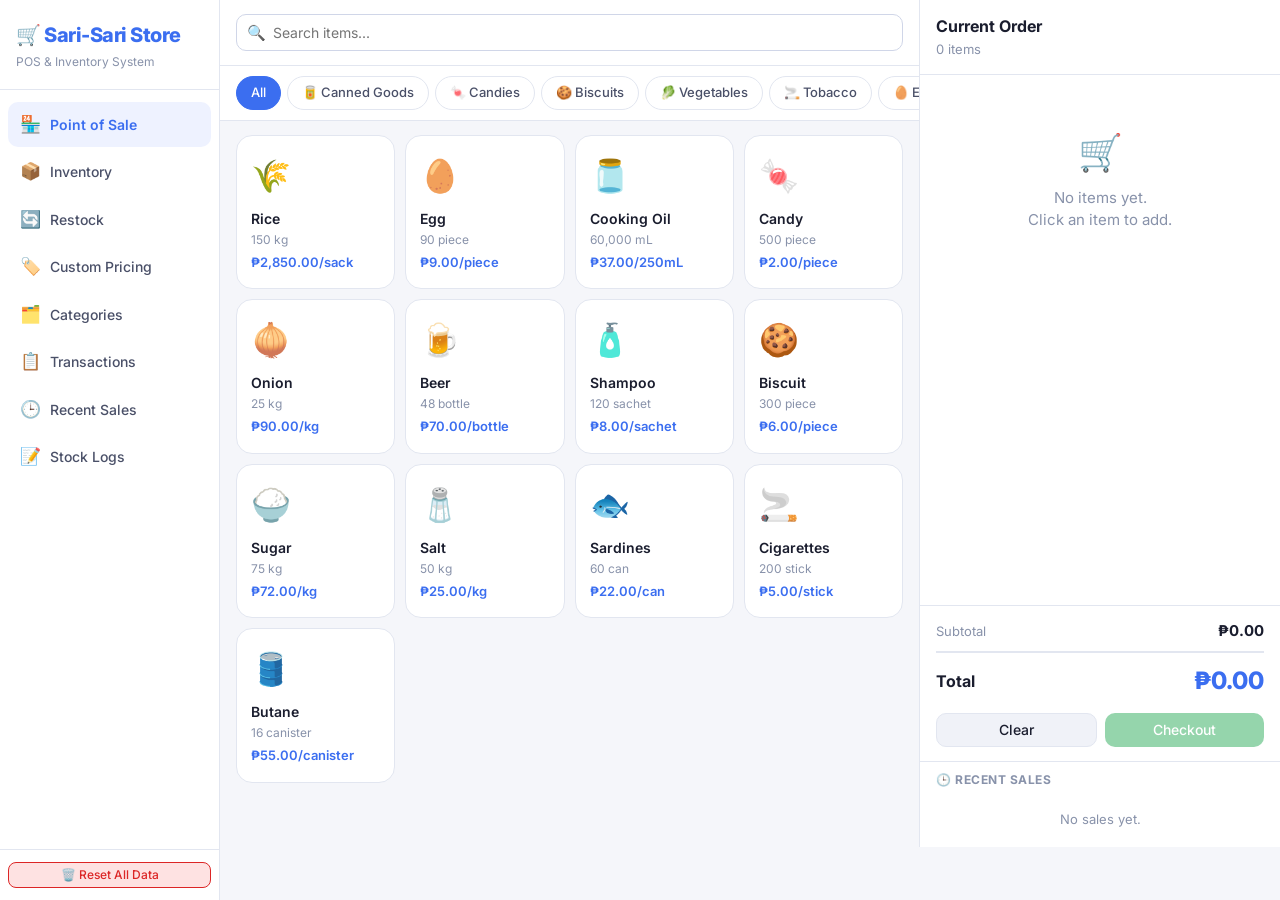
==== index.html @ 627288d5 "updated" ====
<!DOCTYPE html>
<html lang="en">

<head>
    <meta charset="UTF-8">
    <meta name="viewport" content="width=device-width, initial-scale=1.0">
    <title>POS & Inventory System</title>
    <link href="https://fonts.googleapis.com/css2?family=Inter:wght@300;400;500;600;700;800&display=swap"
        rel="stylesheet">
    <link rel="stylesheet" href="styles/main.css">
    <link rel="stylesheet" href="styles/components.css">
    <link rel="stylesheet" href="styles/pos.css">
    <link rel="stylesheet" href="styles/inventory.css">
</head>

<body>
    <div class="app">

        <div class="sidebar">
            <div class="sidebar-logo">
                <h1>🛒 Sari-Sari Store</h1>
                <span>POS & Inventory System</span>
            </div>
            <nav class="nav">
                <div class="nav-item active" onclick="showPage('pos')">
                    <span class="icon">🏪</span> Point of Sale
                </div>
                <div class="nav-item" onclick="showPage('inventory')">
                    <span class="icon">📦</span> Inventory
                    <span class="nav-badge" id="nav-low-stock-badge" style="display:none;"></span>
                </div>
                <div class="nav-item" onclick="showPage('restock')">
                    <span class="icon">🔄</span> Restock
                </div>
                <div class="nav-item" onclick="showPage('pricing')">
                    <span class="icon">🏷️</span> Custom Pricing
                </div>
                <div class="nav-item" onclick="showPage('categories')">
                    <span class="icon">🗂️</span> Categories
                </div>
                <div class="nav-item" onclick="showPage('transactions')">
                    <span class="icon">📋</span> Transactions
                </div>
                <div class="nav-item" onclick="showPage('recentsales')">
                    <span class="icon">🕒</span> Recent Sales
                </div>
                <div class="nav-item" onclick="showPage('stocklogs')">
                    <span class="icon">📝</span> Stock Logs
                </div>
            </nav>
            <div style="padding: 12px 8px; border-top: 1px solid var(--border); flex-shrink: 0;">
                <button class="btn btn-sm btn-block" onclick="resetPersistedData()"
                    style="background: var(--red-light); color: var(--red); border: 1px solid var(--red); font-size: 12px; gap: 6px;">
                    🗑️ Reset All Data
                </button>
            </div>
        </div>

        <div class="main">

            <div id="low-stock-banner" class="low-stock-banner" style="display:none;">
                <div class="low-stock-banner-left">
                    <span class="low-stock-banner-title">⚠️ Low Stock Alert</span>
                    <div class="low-stock-chips" id="low-stock-chips"></div>
                </div>
                <button class="low-stock-dismiss" onclick="dismissLowStockBanner()" title="Dismiss">✕</button>
            </div>

            <div id="page-pos" class="page active" style="padding:0;">
                <div class="pos-layout">
                    <div class="pos-items">
                        <div class="pos-search">
                            <div class="search-box">
                                <span class="search-icon">🔍</span>
                                <input type="text" id="pos-search" placeholder="Search items..."
                                    oninput="renderPOSItems()">
                            </div>
                        </div>
                        <div class="pos-categories" id="pos-categories"></div>
                        <div class="pos-grid" id="pos-grid"></div>
                    </div>
                    <div class="pos-cart">
                        <div class="cart-header">
                            <h3>Current Order</h3>
                            <div class="cart-count" id="cart-count">0 items</div>
                        </div>
                        <div class="cart-items" id="cart-items">
                            <div class="cart-empty">
                                <div class="cart-empty-icon">🛒</div>
                                <div>No items yet.<br>Click an item to add.</div>
                            </div>
                        </div>
                        <div class="cart-footer">
                            <div class="cart-total">
                                <span class="cart-total-label">Subtotal</span>
                                <span class="cart-total-value" id="cart-subtotal">₱0.00</span>
                            </div>
                            <div class="cart-grand-total">
                                <span class="cart-grand-label">Total</span>
                                <span class="cart-grand-value" id="cart-total">₱0.00</span>
                            </div>
                            <div class="cart-actions">
                                <button class="btn btn-secondary" onclick="clearCart()">Clear</button>
                                <button class="btn btn-success" onclick="openCheckoutModal()" id="checkout-btn"
                                    disabled>Checkout</button>
                            </div>
                        </div>
                        <div class="recent-sales-panel">
                            <div class="recent-sales-header">
                                <span class="recent-sales-title">🕒 Recent Sales</span>
                            </div>
                            <div class="recent-sales-list" id="recent-sales-list">
                                <div class="recent-sales-empty">No sales yet.</div>
                            </div>
                        </div>
                    </div>
                </div>
            </div>

            <div id="page-inventory" class="page">
                <div class="topbar">
                    <h2>📦 Inventory</h2>
                    <div class="topbar-actions">
                        <button class="btn btn-primary" onclick="openAddItemModal()">+ Add Item</button>
                    </div>
                </div>

                <div class="inv-controls">
                    <div class="search-box" style="flex:1;">
                        <span class="search-icon">🔍</span>
                        <input type="text" id="inv-search" placeholder="Search items..." oninput="renderInventory()">
                    </div>
                    <select id="inv-cat-filter" onchange="renderInventory()" style="width:160px;">
                        <option value="">All Categories</option>
                    </select>
                </div>

                <div id="inv-low-stock-panel" class="low-stock-panel" style="display:none;">
                    <div class="low-stock-panel-header">
                        <span class="low-stock-panel-title">⚠️ Items Needing Attention</span>
                        <button class="btn btn-warning btn-sm" onclick="showPage('restock')">Go to Restock →</button>
                    </div>
                    <div class="table-wrap">
                        <table class="low-stock-table">
                            <thead>
                                <tr>
                                    <th>Item</th>
                                    <th>Current Stock</th>
                                    <th>Min. Level</th>
                                    <th>Status</th>
                                    <th>Action</th>
                                </tr>
                            </thead>
                            <tbody id="low-stock-tbody"></tbody>
                        </table>
                    </div>
                </div>

                <div class="card">
                    <div class="table-wrap">
                        <table id="inv-table">
                            <thead>
                                <tr>
                                    <th>Item</th>
                                    <th>Category</th>
                                    <th>Base Unit</th>
                                    <th>Stock</th>
                                    <th>Buy Price</th>
                                    <th>Sell Price</th>
                                    <th>Actions</th>
                                </tr>
                            </thead>
                            <tbody id="inv-tbody"></tbody>
                        </table>
                    </div>
                </div>
            </div>

            <div id="page-restock" class="page">
                <div class="topbar">
                    <h2>🔄 Restock Items</h2>
                </div>
                <div class="card">
                    <div class="inv-controls">
                        <div class="search-box" style="flex:1;">
                            <span class="search-icon">🔍</span>
                            <input type="text" id="restock-search" placeholder="Search items..."
                                oninput="filterRestockItems()">
                        </div>
                    </div>
                    <div class="table-wrap">
                        <table>
                            <thead>
                                <tr>
                                    <th>Item</th>
                                    <th>Category</th>
                                    <th>Stock</th>
                                    <th>Low Stock Threshold</th>
                                    <th>Status</th>
                                    <th>Actions</th>
                                </tr>
                            </thead>
                            <tbody id="restock-items-tbody"></tbody>
                        </table>
                    </div>
                </div>
            </div>

            <div id="page-pricing" class="page">
                <div class="topbar">
                    <h2>🏷️ Pricing Tiers</h2>
                    <div class="topbar-actions">
                        <button class="btn btn-primary" onclick="openAddPricingModal()">+ Add Pricing Tier</button>
                    </div>
                </div>
                <div id="pricing-list"></div>
            </div>

            <div id="page-categories" class="page">
                <div class="topbar">
                    <h2>🗂️ Categories</h2>
                    <div class="topbar-actions">
                        <button class="btn btn-primary" onclick="openAddCategoryModal()">+ Add Category</button>
                    </div>
                </div>
                <div class="card">
                    <div class="table-wrap">
                        <table>
                            <thead>
                                <tr>
                                    <th>Category</th>
                                    <th>Emoji</th>
                                    <th>Color</th>
                                    <th>Items</th>
                                    <th>Actions</th>
                                </tr>
                            </thead>
                            <tbody id="cat-tbody"></tbody>
                        </table>
                    </div>
                </div>
            </div>

            <div id="page-transactions" class="page">
                <div class="topbar">
                    <h2>📋 Transactions</h2>
                </div>
                <div class="stats-grid" id="txn-stats"></div>
                <div class="card">
                    <div class="table-wrap">
                        <table>
                            <thead>
                                <tr>
                                    <th>#</th>
                                    <th>Date & Time</th>
                                    <th>Items</th>
                                    <th>Total</th>
                                    <th>Details</th>
                                </tr>
                            </thead>
                            <tbody id="txn-tbody"></tbody>
                        </table>
                    </div>
                </div>
            </div>

            <div id="page-recentsales" class="page">
                <div class="topbar">
                    <h2>🕒 Recent Sales</h2>
                    <div class="topbar-actions">
                        <div class="search-box" style="width:200px;">
                            <span class="search-icon">🔍</span>
                            <input type="text" id="rs-search" placeholder="Search item..."
                                oninput="renderRecentSalesPage()">
                        </div>
                        <select id="rs-filter-date" onchange="renderRecentSalesPage()" style="width:150px;">
                            <option value="all">All Time</option>
                            <option value="today">Today</option>
                            <option value="week">This Week</option>
                            <option value="month">This Month</option>
                        </select>
                    </div>
                </div>
                <div class="stats-grid" id="rs-stats"></div>
                <div class="card">
                    <div class="table-wrap">
                        <table>
                            <thead>
                                <tr>
                                    <th>Item</th>
                                    <th>Quantity</th>
                                    <th>Price</th>
                                    <th>Date & Time</th>
                                    <th>Order #</th>
                                </tr>
                            </thead>
                            <tbody id="rs-tbody"></tbody>
                        </table>
                    </div>
                </div>
            </div>

            <div id="page-stocklogs" class="page">
                <div class="topbar">
                    <h2>📝 Stock Logs</h2>
                    <div class="topbar-actions">
                        <div class="search-box" style="width:180px;">
                            <span class="search-icon">🔍</span>
                            <input type="text" id="sl-search" placeholder="Search item..."
                                oninput="renderStockLogsPage()">
                        </div>
                        <select id="sl-filter-type" onchange="renderStockLogsPage()" style="width:140px;">
                            <option value="all">All Types</option>
                            <option value="sale">Sales Only</option>
                            <option value="restock">Restocks Only</option>
                        </select>
                        <select id="sl-filter-date" onchange="renderStockLogsPage()" style="width:140px;">
                            <option value="all">All Time</option>
                            <option value="today">Today</option>
                            <option value="week">This Week</option>
                            <option value="month">This Month</option>
                        </select>
                    </div>
                </div>
                <div class="stats-grid" id="sl-stats"></div>
                <div class="card">
                    <div class="table-wrap">
                        <table>
                            <thead>
                                <tr>
                                    <th>Item</th>
                                    <th>Change Type</th>
                                    <th>Qty Change</th>
                                    <th>Date & Time</th>
                                    <th>Note</th>
                                </tr>
                            </thead>
                            <tbody id="sl-tbody"></tbody>
                        </table>
                    </div>
                </div>
            </div>

        </div>
    </div>

    <div class="modal-backdrop" id="modal-add-item">
        <div class="modal modal-lg">
            <div class="modal-header">
                <h3 id="item-modal-title">Add New Item</h3>
                <button class="close-btn" onclick="closeModal('modal-add-item')">✕</button>
            </div>
            <div class="modal-body">
                <div class="tabs">
                    <div class="tab active" onclick="switchTab('basic')">Basic Info</div>
                    <div class="tab" onclick="switchTab('units')">Unit Variants</div>
                </div>

                <div id="tab-basic" class="tab-panel active">
                    <div class="form-row">
                        <div class="form-group">
                            <label>Item Name *</label>
                            <input type="text" id="item-name" placeholder="e.g. Cooking Oil">
                        </div>
                        <div class="form-group">
                            <label>Category *</label>
                            <div style="display:flex;gap:8px;align-items:center;">
                                <select id="item-category" style="flex:1;">
                                    <option value="">— Select category —</option>
                                </select>
                                <button type="button" class="btn btn-secondary btn-sm"
                                    onclick="openAddCategoryModal(true)" style="white-space:nowrap;flex-shrink:0;">＋
                                    New</button>
                            </div>
                        </div>
                    </div>

                    <div class="form-group">
                        <label>Sold by *</label>
                        <div style="display:flex;gap:8px;align-items:flex-start;">
                            <select id="item-base-unit-select" onchange="onBaseUnitSelectChange()" style="flex:1;">
                                <option value="">— How is this item counted or measured? —</option>
                                <optgroup label="📦 Count (individual items)">
                                    <option value="piece">Piece</option>
                                    <option value="pack">Pack</option>
                                    <option value="box">Box</option>
                                </optgroup>
                                <optgroup label="⚖️ Weight">
                                    <option value="kg">Kilogram (kg)</option>
                                    <option value="g">Gram (g)</option>
                                    <option value="oz">Ounce (oz)</option>
                                </optgroup>
                                <optgroup label="💧 Volume (liquids)">
                                    <option value="mL">Milliliter (mL)</option>
                                    <option value="L">Liter (L)</option>
                                </optgroup>
                                <optgroup label="📏 Length">
                                    <option value="m">Meter (m)</option>
                                    <option value="cm">Centimeter (cm)</option>
                                </optgroup>
                                <option value="__custom__">✏️ Other — type my own…</option>
                            </select>
                            <input type="hidden" id="item-base-unit">
                        </div>
                        <input type="text" id="item-base-unit-custom" placeholder="Type your own unit"
                            oninput="onBaseUnitCustomInput()" style="margin-top:6px;display:none;">
                        <p class="helper" id="item-base-unit-helper" style="margin-top:5px;"></p>
                    </div>

                    <div class="form-row">
                        <div class="form-group">
                            <label>Cost price <span id="label-unit-buy"
                                    style="font-weight:400;color:var(--text3);"></span></label>
                            <div class="input-with-suffix">
                                <span class="input-prefix">₱</span>
                                <input type="number" id="item-buy-price" step="0.01" min="0" placeholder="0.00">
                                <span class="input-suffix" id="suffix-buy"></span>
                            </div>
                        </div>
                        <div class="form-group">
                            <label>Selling price <span id="label-unit-sell"
                                    style="font-weight:400;color:var(--text3);"></span></label>
                            <div class="input-with-suffix">
                                <span class="input-prefix">₱</span>
                                <input type="number" id="item-sell-price" step="0.01" min="0" placeholder="0.00">
                                <span class="input-suffix" id="suffix-sell"></span>
                            </div>
                        </div>
                    </div>

                    <div class="form-row">
                        <div class="form-group">
                            <label>Current stock <span id="label-unit-stock"
                                    style="font-weight:400;color:var(--text3);"></span></label>
                            <div class="input-with-suffix">
                                <input type="number" id="item-stock" step="any" min="0" placeholder="0">
                                <span class="input-suffix" id="suffix-stock"></span>
                            </div>
                        </div>
                        <div class="form-group">
                            <label>Alert when below <span id="label-unit-low"
                                    style="font-weight:400;color:var(--text3);"></span></label>
                            <div class="input-with-suffix">
                                <input type="number" id="item-low-stock" step="any" min="0"
                                    placeholder="e.g. 10  (leave blank to skip)">
                                <span class="input-suffix" id="suffix-low"></span>
                            </div>
                        </div>
                    </div>

                    <div class="form-group" id="default-unit-row" style="display:none;">
                        <label>Default selling size in POS</label>
                        <select id="item-default-unit">
                            <option value="base">Base unit</option>
                        </select>
                    </div>
                </div>

                <div id="tab-units" class="tab-panel">
                    <p class="helper" style="margin-bottom:14px;">
                        Optional: add bigger sizes you sell, e.g. a <strong>500 mL bottle</strong> or a <strong>50 kg
                            sack</strong>.
                    </p>
                    <div id="unit-variants-list"></div>
                    <button class="btn btn-secondary btn-sm" onclick="addUnitVariant()">+ Add size</button>
                </div>
            </div>
            <div class="modal-footer">
                <button class="btn btn-secondary" onclick="closeModal('modal-add-item')">Cancel</button>
                <button class="btn btn-primary" onclick="saveItem()">Save Item</button>
            </div>
        </div>
    </div>

    <div class="modal-backdrop" id="modal-add-cart">
        <div class="modal">
            <div class="modal-header">
                <h3 id="cart-modal-title">Add to Cart</h3>
                <button class="close-btn" onclick="closeModal('modal-add-cart')">✕</button>
            </div>
            <div class="modal-body">
                <div class="cart-stock-info" id="cart-stock-info">
                    <span class="cart-stock-label">Available Stock:</span>
                    <span class="cart-stock-value" id="cart-stock-value">—</span>
                </div>
                <div class="form-group">
                    <label>Selling Option</label>
                    <div class="unit-options" id="cart-unit-options"></div>
                </div>
                <div class="form-group" id="cart-qty-group">
                    <label id="cart-qty-label">Quantity</label>
                    <input type="number" id="cart-qty" step="any" min="0.01" placeholder="Enter quantity"
                        oninput="updateCartPreview()">
                </div>

                <div class="manual-price-toggle" id="manual-price-section">
                    <label class="toggle-row" for="cart-manual-check">
                        <span class="toggle-icon">✏️</span>
                        <span class="toggle-label">Manual Price</span>
                        <span class="toggle-hint" id="manual-hint">Use a custom price instead of the normal rate</span>
                        <input type="checkbox" id="cart-manual-check" onchange="onManualPriceToggle()">
                        <span class="toggle-switch"></span>
                    </label>
                    <div id="manual-price-fields" style="display:none;">
                        <div class="manual-price-row">
                            <div class="form-group" style="margin:0;flex:1;">
                                <label>Price per <span id="manual-per-unit">unit</span></label>
                                <div style="position:relative;">
                                    <span
                                        style="position:absolute;left:10px;top:50%;transform:translateY(-50%);color:var(--text3);font-size:13px;pointer-events:none;">₱</span>
                                    <input type="number" id="cart-manual-price" step="0.01" min="0" placeholder="0.00"
                                        style="padding-left:26px;" oninput="updateCartPreview()">
                                </div>
                            </div>
                        </div>
                        <p class="helper" style="margin-top:6px;">Normal price: <strong
                                id="normal-price-display">—</strong></p>
                    </div>
                </div>

                <div class="price-preview" id="cart-price-preview">
                    <span class="price-preview-label" id="preview-label">Total</span>
                    <span class="price-preview-value" id="preview-value">₱0.00</span>
                </div>
                <div id="stock-warning" class="restock-info"
                    style="display:none;background:var(--orange-light);color:var(--orange);"></div>
            </div>
            <div class="modal-footer">
                <button class="btn btn-secondary" onclick="closeModal('modal-add-cart')">Cancel</button>
                <button class="btn btn-primary" id="add-cart-btn" onclick="addToCart()">Add to Cart</button>
            </div>
        </div>
    </div>

    <div class="modal-backdrop" id="modal-custom-price">
        <div class="modal modal-lg">
            <div class="modal-header">
                <h3 id="cp-modal-title">Add Pricing Tier</h3>
                <button class="close-btn" onclick="closeModal('modal-custom-price')">✕</button>
            </div>
            <div class="modal-body">
                <div class="form-row">
                    <div class="form-group">
                        <label>Product *</label>
                        <select id="cp-product" onchange="onPricingProductChange()">
                            <option value="">— Select product —</option>
                        </select>
                    </div>
                    <div class="form-group">
                        <label>Selling Unit *</label>
                        <select id="cp-unit">
                            <option value="">— Select product first —</option>
                        </select>
                    </div>
                </div>
                <div class="form-row">
                    <div class="form-group">
                        <label>Tier Type *</label>
                        <select id="cp-tier-type" onchange="updatePricingTierTypeUI()">
                            <option value="BUNDLE_PRICE">Bundle Price (e.g. 3 for ₱5)</option>
                            <option value="VOLUME_DISCOUNT">Volume Discount (e.g. 10+ pcs = ₱1.50 each)</option>
                            <option value="FLAT_RATE">Flat Rate (e.g. January Sale ₱54/kg)</option>
                        </select>
                    </div>
                    <div class="form-group">
                        <label>Label / Promo Name <span
                                style="font-weight:400;color:var(--text3);">(optional)</span></label>
                        <input type="text" id="cp-label" placeholder="e.g. New Year Sale">
                    </div>
                </div>

                <!-- Bundle Price fields -->
                <div id="cp-bundle-fields">
                    <div class="form-row">
                        <div class="form-group">
                            <label>Exact Quantity *</label>
                            <input type="number" id="cp-qty-min" step="1" min="1" placeholder="e.g. 3">
                        </div>
                        <div class="form-group">
                            <label>Total Price for Bundle (₱) *</label>
                            <input type="number" id="cp-total-price" step="0.01" min="0" placeholder="e.g. 5.00">
                        </div>
                    </div>
                </div>

                <!-- Volume / Flat Rate fields -->
                <div id="cp-volume-fields" style="display:none;">
                    <div class="form-row">
                        <div class="form-group">
                            <label>Min Qty *</label>
                            <input type="number" id="cp-qty-min-v" step="1" min="1" placeholder="e.g. 10">
                        </div>
                        <div class="form-group">
                            <label>Max Qty <span style="font-weight:400;color:var(--text3);">(999999 =
                                    open-ended)</span></label>
                            <input type="number" id="cp-qty-max" step="1" min="1" value="999999">
                        </div>
                    </div>
                    <div class="form-group">
                        <label>Price Per Unit (₱) *</label>
                        <input type="number" id="cp-price-per-unit" step="0.01" min="0" placeholder="e.g. 1.50">
                    </div>
                </div>

                <div class="form-row">
                    <div class="form-group">
                        <label>Effective From *</label>
                        <input type="date" id="cp-from">
                    </div>
                    <div class="form-group">
                        <label>Effective To <span style="font-weight:400;color:var(--text3);">(leave blank =
                                open-ended)</span></label>
                        <input type="date" id="cp-to">
                    </div>
                </div>
            </div>
            <div class="modal-footer">
                <button class="btn btn-secondary" onclick="closeModal('modal-custom-price')">Cancel</button>
                <button class="btn btn-primary" onclick="savePricingTier()">Save Pricing Tier</button>
            </div>
        </div>
    </div>

    <div class="modal-backdrop" id="modal-category">
        <div class="modal modal-sm">
            <div class="modal-header">
                <h3 id="cat-modal-title">Add Category</h3>
                <button class="close-btn" onclick="closeModal('modal-category')">✕</button>
            </div>
            <div class="modal-body">
                <div class="form-group">
                    <label>Category Name *</label>
                    <input type="text" id="cat-name" placeholder="e.g. Beverages">
                </div>
                <div class="form-row">
                    <div class="form-group">
                        <label>Emoji Icon</label>
                        <div style="display:flex;gap:8px;align-items:center;">
                            <input type="text" id="cat-emoji" placeholder="🧃" maxlength="4"
                                style="width:60px;text-align:center;font-size:20px;padding:6px;">
                            <div id="cat-emoji-presets" style="display:flex;flex-wrap:wrap;gap:4px;flex:1;"></div>
                        </div>
                    </div>
                    <div class="form-group">
                        <label>Badge Color</label>
                        <div id="cat-color-presets" style="display:flex;flex-wrap:wrap;gap:6px;margin-top:4px;"></div>
                        <input type="hidden" id="cat-color" value="blue">
                    </div>
                </div>
                <div class="form-group">
                    <label>Preview</label>
                    <div style="margin-top:6px;">
                        <span id="cat-badge-preview" class="badge badge-blue">📦 Category</span>
                    </div>
                </div>
            </div>
            <div class="modal-footer">
                <button class="btn btn-secondary" onclick="closeModal('modal-category')">Cancel</button>
                <button class="btn btn-primary" onclick="saveCategory()">Save Category</button>
            </div>
        </div>
    </div>

    <div class="modal-backdrop" id="modal-txn-detail">
        <div class="modal">
            <div class="modal-header">
                <h3>Transaction Details</h3>
                <button class="close-btn" onclick="closeModal('modal-txn-detail')">✕</button>
            </div>
            <div class="modal-body" id="txn-detail-body"></div>
        </div>
    </div>

    <div class="modal-backdrop" id="modal-restock">
        <div class="modal">
            <div class="modal-header">
                <h3>🔄 Restock Item</h3>
                <button class="close-btn" onclick="closeModal('modal-restock')">✕</button>
            </div>
            <div class="modal-body">
                <div id="restock-item-details" class="restock-modal-details"></div>
                <div class="form-group">
                    <label>Restock Unit</label>
                    <div class="unit-options" id="restock-modal-units"></div>
                </div>
                <div class="form-group">
                    <label>Quantity</label>
                    <input type="number" id="restock-modal-qty" min="0.01" step="any" placeholder="Enter quantity"
                        oninput="updateRestockModalPreview()">
                </div>
                <div id="restock-modal-preview" class="restock-info" style="display:none;"></div>
                <div class="form-group" style="margin-top:14px;">
                    <label>Note <span style="font-weight:400;color:var(--text3);">(optional)</span></label>
                    <input type="text" id="restock-modal-note" placeholder="e.g. New delivery">
                </div>
            </div>
            <div class="modal-footer">
                <button class="btn btn-secondary" onclick="closeModal('modal-restock')">Cancel</button>
                <button class="btn btn-success" onclick="doRestockFromModal()">✅ Confirm Restock</button>
            </div>
        </div>
    </div>

    <!-- ── Checkout / Payment Modal ─────────────────────────────────────── -->
    <div class="modal-backdrop" id="modal-checkout">
        <div class="modal modal-sm">
            <div class="modal-header">
                <h3>💳 Payment</h3>
                <button class="close-btn" onclick="closeModal('modal-checkout')">✕</button>
            </div>
            <div class="modal-body">

                <!-- Order total summary -->
                <div class="checkout-total-box">
                    <span class="checkout-total-label">Order Total</span>
                    <span class="checkout-total-value" id="checkout-total-display">₱0.00</span>
                </div>

                <!-- Payment method selector -->
                <div class="form-group">
                    <label>Payment Method</label>
                    <div class="checkout-pay-btns">
                        <button class="checkout-pay-btn active" id="pay-btn-cash"
                            onclick="selectCheckoutPayment('cash')">
                            <span class="checkout-pay-icon">💵</span>
                            <span class="checkout-pay-label">Cash</span>
                            <span class="checkout-pay-sub">Walk-in / no account</span>
                        </button>
                        <button class="checkout-pay-btn" id="pay-btn-credit" onclick="selectCheckoutPayment('credit')">
                            <span class="checkout-pay-icon">📒</span>
                            <span class="checkout-pay-label">Credit</span>
                            <span class="checkout-pay-sub">Charge to customer tab</span>
                        </button>
                    </div>
                </div>

                <!-- Customer selector — shown only for Credit -->
                <div class="form-group" id="checkout-customer-section" style="display:none;">
                    <label>Customer *</label>
                    <select id="checkout-customer-select" onchange="onCheckoutCustomerChange()" style="width:100%;">
                        <option value="">— Select customer —</option>
                    </select>
                    <p class="helper" style="margin-top:5px;">Only customers with a credit limit are shown.</p>
                </div>

                <!-- Credit limit info panel — shown after customer is selected -->
                <div id="checkout-credit-info" class="checkout-credit-info" style="display:none;"></div>

            </div>
            <div class="modal-footer">
                <button class="btn btn-secondary" onclick="closeModal('modal-checkout')">Cancel</button>
                <button class="btn btn-success" id="confirm-checkout-btn" onclick="confirmCheckout()">✅ Confirm
                    Sale</button>
            </div>
        </div>
    </div>

    <script src="data/store.js"></script>
    <script src="js/helpers.js"></script>
    <script src="js/storage.js"></script>
    <script src="js/services.js"></script>
    <script src="js/navigation.js"></script>
    <script src="js/pos.js"></script>
    <script src="js/inventory.js"></script>
    <script src="js/categories.js"></script>
    <script src="js/restock.js"></script>
    <script src="js/pricing.js"></script>
    <script src="js/reports.js"></script>
    <script src="js/alerts.js"></script>
    <script>
        loadOrSeedDb();
        renderPOSItems();
        updateLowStockAlerts();
        renderRecentSales();
    </script>

</body>

</html>
---- styles/main.css ----
:root {
  --bg: #f5f6fa;
  --surface: #ffffff;
  --surface2: #f0f2f8;
  --border: #e2e6f0;
  --border2: #d0d6e8;
  --text: #1a1d2e;
  --text2: #4a5068;
  --text3: #8892aa;
  --accent: #3b6ef0;
  --accent-light: #eef2ff;
  --accent-hover: #2d5cd8;
  --green: #16a34a;
  --green-light: #dcfce7;
  --red: #dc2626;
  --red-light: #fee2e2;
  --orange: #ea580c;
  --orange-light: #ffedd5;
  --yellow: #d97706;
  --yellow-light: #fef3c7;
  --radius: 10px;
  --radius-lg: 16px;
  --shadow: 0 1px 3px rgba(0, 0, 0, 0.08), 0 1px 2px rgba(0, 0, 0, 0.05);
  --shadow-md: 0 4px 12px rgba(0, 0, 0, 0.1);
  --shadow-lg: 0 8px 30px rgba(0, 0, 0, 0.12);
}

*,
*::before,
*::after {
  box-sizing: border-box;
  margin: 0;
  padding: 0;
}

body {
  font-family: "Inter", sans-serif;
  background: var(--bg);
  color: var(--text);
  font-size: 15px;
  line-height: 1.5;
  -webkit-font-smoothing: antialiased;
}

.app {
  display: flex;
  height: 100vh;
  overflow: hidden;
}

.sidebar {
  width: 220px;
  background: var(--surface);
  border-right: 1px solid var(--border);
  display: flex;
  flex-direction: column;
  flex-shrink: 0;
}

.main {
  flex: 1;
  overflow: hidden;
  display: flex;
  flex-direction: column;
}

.sidebar-logo {
  padding: 20px 16px 16px;
  border-bottom: 1px solid var(--border);
}

.sidebar-logo h1 {
  font-size: 20px;
  font-weight: 800;
  color: var(--accent);
  letter-spacing: -0.5px;
}

.sidebar-logo span {
  font-size: 12px;
  color: var(--text3);
  font-weight: 400;
}

.nav {
  padding: 12px 8px;
  flex: 1;
}

.nav-item {
  display: flex;
  align-items: center;
  gap: 10px;
  padding: 10px 12px;
  border-radius: var(--radius);
  cursor: pointer;
  font-size: 14px;
  font-weight: 500;
  color: var(--text2);
  transition: all 0.15s;
  margin-bottom: 2px;
  user-select: none;
}

.nav-item:hover {
  background: var(--surface2);
  color: var(--text);
}

.nav-item.active {
  background: var(--accent-light);
  color: var(--accent);
  font-weight: 600;
}

.nav-item .icon {
  width: 20px;
  text-align: center;
  font-size: 17px;
  flex-shrink: 0;
}

.nav-badge {
  margin-left: auto;
  background: var(--orange);
  color: #fff;
  font-size: 11px;
  font-weight: 700;
  padding: 2px 7px;
  border-radius: 10px;
  min-width: 20px;
  text-align: center;
}

.topbar {
  display: flex;
  align-items: center;
  justify-content: space-between;
  margin-bottom: 20px;
}

.topbar h2 {
  font-size: 20px;
  font-weight: 700;
  letter-spacing: -0.3px;
}

.topbar-actions {
  display: flex;
  gap: 8px;
  align-items: center;
}

.page {
  display: none;
  flex: 1;
  overflow: auto;
  padding: 22px 26px;
}

.page.active {
  display: block;
}

.card {
  background: var(--surface);
  border: 1px solid var(--border);
  border-radius: var(--radius-lg);
  padding: 20px;
  box-shadow: var(--shadow);
}

.card+.card {
  margin-top: 16px;
}

.card-header {
  display: flex;
  align-items: center;
  justify-content: space-between;
  margin-bottom: 16px;
}

.card-title {
  font-size: 12px;
  font-weight: 700;
  color: var(--text3);
  text-transform: uppercase;
  letter-spacing: 0.6px;
}

.stats-grid {
  display: grid;
  grid-template-columns: repeat(4, 1fr);
  gap: 14px;
  margin-bottom: 20px;
}

.stat-card {
  background: var(--surface);
  border: 1px solid var(--border);
  border-radius: var(--radius-lg);
  padding: 18px 20px;
  box-shadow: var(--shadow);
}

.stat-label {
  font-size: 12px;
  color: var(--text3);
  font-weight: 600;
  text-transform: uppercase;
  letter-spacing: 0.4px;
  margin-bottom: 8px;
}

.stat-value {
  font-size: 28px;
  font-weight: 800;
  letter-spacing: -1px;
  line-height: 1.1;
}

.stat-sub {
  font-size: 12px;
  color: var(--text3);
  margin-top: 4px;
}

.stat-card.blue .stat-value {
  color: var(--accent);
}

.stat-card.green .stat-value {
  color: var(--green);
}

.stat-card.orange .stat-value {
  color: var(--orange);
}

.stat-card.red .stat-value {
  color: var(--red);
}

.table-wrap {
  overflow-x: auto;
}

table {
  width: 100%;
  border-collapse: collapse;
}

thead tr {
  background: var(--surface2);
}

th {
  text-align: left;
  padding: 11px 14px;
  font-size: 12px;
  font-weight: 700;
  color: var(--text3);
  text-transform: uppercase;
  letter-spacing: 0.6px;
  border-bottom: 1px solid var(--border);
  white-space: nowrap;
}

td {
  padding: 13px 14px;
  border-bottom: 1px solid var(--border);
  font-size: 14px;
  vertical-align: middle;
}

tr:last-child td {
  border-bottom: none;
}

tbody tr:hover td {
  background: var(--surface2);
}

.badge {
  display: inline-flex;
  align-items: center;
  gap: 4px;
  padding: 4px 10px;
  border-radius: 20px;
  font-size: 12px;
  font-weight: 600;
  white-space: nowrap;
}

.badge-green {
  background: var(--green-light);
  color: var(--green);
}

.badge-red {
  background: var(--red-light);
  color: var(--red);
}

.badge-orange {
  background: var(--orange-light);
  color: var(--orange);
}

.badge-blue {
  background: var(--accent-light);
  color: var(--accent);
}

.badge-yellow {
  background: var(--yellow-light);
  color: var(--yellow);
}

::-webkit-scrollbar {
  width: 5px;
  height: 5px;
}

::-webkit-scrollbar-track {
  background: transparent;
}

::-webkit-scrollbar-thumb {
  background: var(--border2);
  border-radius: 10px;
}

.divider {
  border: none;
  border-top: 1px solid var(--border);
  margin: 16px 0;
}

.section-title {
  font-size: 12px;
  font-weight: 700;
  color: var(--text3);
  margin-bottom: 10px;
  text-transform: uppercase;
  letter-spacing: 0.6px;
}

.helper {
  font-size: 12.5px;
  color: var(--text3);
  margin-top: 5px;
  line-height: 1.4;
}

.two-col {
  display: grid;
  grid-template-columns: 1fr 1fr;
  gap: 20px;
}

.page-empty {
  text-align: center;
  padding: 40px 20px;
  color: var(--text3);
  font-size: 14px;
}

.low-stock-indicator {
  display: inline-flex;
  align-items: center;
  gap: 4px;
  font-size: 12px;
  color: var(--orange);
  font-weight: 600;
}

/* Uniform page content wrapper */
.page-content {
  display: flex;
  flex-direction: column;
  gap: 16px;
}

/* Uniform control bar for pages with filters */
.page-controls {
  display: flex;
  gap: 10px;
  align-items: center;
  flex-wrap: wrap;
}

.page-controls .search-box {
  flex: 1;
  min-width: 180px;
  max-width: 300px;
}

/* Empty state styling */
.empty-state {
  text-align: center;
  padding: 40px 20px;
  color: var(--text3);
}

.empty-state-icon {
  font-size: 40px;
  margin-bottom: 12px;
  opacity: 0.6;
}

.empty-state-text {
  font-size: 14px;
  line-height: 1.5;
}

/* Table enhancements for uniform appearance */
table thead th:first-child {
  border-radius: var(--radius) 0 0 0;
}

table thead th:last-child {
  border-radius: 0 var(--radius) 0 0;
}

table tbody tr {
  transition: background-color 0.15s;
}

/* Uniform page header styling */
.page-header {
  display: flex;
  align-items: center;
  justify-content: space-between;
  margin-bottom: 20px;
  flex-wrap: wrap;
  gap: 12px;
}

.page-header h2 {
  font-size: 20px;
  font-weight: 700;
  letter-spacing: -0.3px;
  display: flex;
  align-items: center;
  gap: 8px;
}

/* Action buttons in tables */
.table-actions {
  display: flex;
  gap: 4px;
  align-items: center;
}

.table-action-btn {
  background: none;
  border: none;
  cursor: pointer;
  padding: 4px 6px;
  border-radius: 4px;
  font-size: 14px;
  transition: all 0.15s;
  color: var(--text3);
}

.table-action-btn:hover {
  background: var(--surface2);
  color: var(--text);
}

.table-action-btn.delete:hover {
  background: var(--red-light);
  color: var(--red);
}

.table-action-btn.edit:hover {
  background: var(--accent-light);
  color: var(--accent);
}

/* Uniform content area */
.page-section {
  background: var(--surface);
  border: 1px solid var(--border);
  border-radius: var(--radius-lg);
  padding: 20px;
  box-shadow: var(--shadow);
}

.page-section+.page-section {
  margin-top: 16px;
}

/* Consistent filter row styling */
.filter-row {
  display: flex;
  gap: 10px;
  align-items: center;
  flex-wrap: wrap;
  margin-bottom: 16px;
}

.filter-row .search-box {
  flex: 1;
  min-width: 200px;
}

.filter-row select {
  min-width: 140px;
}
---- styles/components.css ----
.btn {
  padding: 9px 18px;
  border-radius: var(--radius);
  border: none;
  cursor: pointer;
  font-family: "Inter", sans-serif;
  font-size: 14px;
  font-weight: 500;
  transition: all 0.15s;
  display: inline-flex;
  align-items: center;
  justify-content: center;
  gap: 6px;
  line-height: 1;
  white-space: nowrap;
  text-decoration: none;
}

.btn:disabled {
  opacity: 0.45;
  cursor: not-allowed;
  pointer-events: none;
}

.btn-primary {
  background: var(--accent);
  color: #fff;
}

.btn-primary:hover {
  background: var(--accent-hover);
}

.btn-secondary {
  background: var(--surface2);
  color: var(--text);
  border: 1px solid var(--border);
}

.btn-secondary:hover {
  background: var(--border);
}

.btn-success {
  background: var(--green);
  color: #fff;
}

.btn-success:hover {
  background: #15803d;
}

.btn-danger {
  background: var(--red);
  color: #fff;
}

.btn-danger:hover {
  background: #b91c1c;
}

.btn-warning {
  background: var(--orange);
  color: #fff;
}

.btn-warning:hover {
  background: #c2410c;
}

.btn-sm {
  padding: 6px 12px;
  font-size: 13px;
  border-radius: 8px;
}

.btn-icon {
  padding: 7px 9px;
  background: transparent;
  border: 1px solid var(--border);
  border-radius: var(--radius);
  cursor: pointer;
  font-size: 16px;
  transition: all 0.15s;
  display: inline-flex;
  align-items: center;
}

.btn-icon:hover {
  background: var(--surface2);
}

.btn-block {
  width: 100%;
}

.form-group {
  margin-bottom: 14px;
}

.form-row {
  display: grid;
  grid-template-columns: 1fr 1fr;
  gap: 14px;
}

.form-row-3 {
  display: grid;
  grid-template-columns: 1fr 1fr 1fr;
  gap: 14px;
}

label {
  display: block;
  font-size: 13px;
  font-weight: 600;
  color: var(--text2);
  margin-bottom: 5px;
}

input,
select,
textarea {
  width: 100%;
  padding: 9px 13px;
  border: 1px solid var(--border2);
  border-radius: var(--radius);
  font-family: "Inter", sans-serif;
  font-size: 14px;
  color: var(--text);
  background: var(--surface);
  outline: none;
  transition:
    border-color 0.15s,
    box-shadow 0.15s;
}

input:focus,
select:focus,
textarea:focus {
  border-color: var(--accent);
  box-shadow: 0 0 0 3px rgba(59, 110, 240, 0.1);
}

input:disabled,
select:disabled {
  background: var(--surface2);
  color: var(--text3);
  cursor: not-allowed;
}

input[type="number"] {
  -moz-appearance: textfield;
  -webkit-appearance: none;
  appearance: none;
}

input[type="number"]::-webkit-inner-spin-button,
input[type="number"]::-webkit-outer-spin-button {
  -webkit-appearance: none;
}

input[type="checkbox"] {
  width: auto;
}

textarea {
  min-height: 80px;
  resize: vertical;
}

.search-box {
  position: relative;
}

.search-box input {
  padding-left: 36px;
}

.search-icon {
  position: absolute;
  left: 11px;
  top: 50%;
  transform: translateY(-50%);
  color: var(--text3);
  font-size: 15px;
  pointer-events: none;
}

.check-row {
  display: flex;
  align-items: center;
  gap: 8px;
}

.check-row label {
  margin: 0;
}

.modal-backdrop {
  display: none;
  position: fixed;
  inset: 0;
  background: rgba(0, 0, 0, 0.45);
  z-index: 100;
  align-items: center;
  justify-content: center;
  padding: 16px;
}

.modal-backdrop.open {
  display: flex;
}

.modal {
  background: var(--surface);
  border-radius: var(--radius-lg);
  width: 560px;
  max-width: 95vw;
  max-height: 90vh;
  overflow: hidden;
  display: flex;
  flex-direction: column;
  box-shadow: var(--shadow-lg);
  animation: modalIn 0.2s ease;
}

.modal-lg {
  width: 720px;
}

.modal-sm {
  width: 400px;
}

@keyframes modalIn {
  from {
    transform: translateY(18px);
    opacity: 0;
  }

  to {
    transform: translateY(0);
    opacity: 1;
  }
}

.modal-header {
  padding: 18px 20px;
  border-bottom: 1px solid var(--border);
  display: flex;
  align-items: center;
  justify-content: space-between;
  flex-shrink: 0;
}

.modal-header h3 {
  font-size: 17px;
  font-weight: 700;
}

.modal-body {
  padding: 20px;
  overflow-y: auto;
  flex: 1;
}

.modal-footer {
  padding: 14px 20px;
  border-top: 1px solid var(--border);
  display: flex;
  justify-content: flex-end;
  gap: 8px;
  flex-shrink: 0;
}

.close-btn {
  background: none;
  border: none;
  cursor: pointer;
  font-size: 20px;
  color: var(--text3);
  padding: 4px 8px;
  border-radius: 8px;
  line-height: 1;
  transition: all 0.15s;
  display: flex;
  align-items: center;
  justify-content: center;
}

.close-btn:hover {
  background: var(--surface2);
  color: var(--text);
}

.tabs {
  display: flex;
  gap: 0;
  border-bottom: 1px solid var(--border);
  margin-bottom: 18px;
}

.tab {
  padding: 11px 18px;
  font-size: 14px;
  font-weight: 500;
  color: var(--text3);
  cursor: pointer;
  border-bottom: 2px solid transparent;
  margin-bottom: -1px;
  transition: all 0.15s;
  user-select: none;
}

.tab.active {
  color: var(--accent);
  border-bottom-color: var(--accent);
  font-weight: 600;
}

.tab-panel {
  display: none;
}

.tab-panel.active {
  display: block;
}

.toast {
  position: fixed;
  bottom: 20px;
  right: 20px;
  background: var(--text);
  color: #fff;
  padding: 13px 20px;
  border-radius: var(--radius);
  font-size: 14px;
  font-weight: 500;
  z-index: 999;
  animation: toastIn 0.25s ease;
  box-shadow: var(--shadow-lg);
  max-width: 340px;
}

.toast.success {
  background: var(--green);
}

.toast.error {
  background: var(--red);
}

.toast.info {
  background: var(--accent);
}

@keyframes toastIn {
  from {
    transform: translateY(16px);
    opacity: 0;
  }

  to {
    transform: translateY(0);
    opacity: 1;
  }
}

.unit-options {
  display: flex;
  flex-wrap: wrap;
  gap: 8px;
  margin-top: 4px;
}

.unit-option {
  padding: 8px 15px;
  border-radius: var(--radius);
  border: 1.5px solid var(--border2);
  cursor: pointer;
  font-size: 14px;
  font-weight: 500;
  transition: all 0.15s;
  background: var(--surface);
  user-select: none;
}

.unit-option:hover {
  border-color: var(--accent);
  color: var(--accent);
}

.unit-option.active {
  border-color: var(--accent);
  background: var(--accent-light);
  color: var(--accent);
  font-weight: 600;
}

.unit-option.custom {
  border-color: var(--orange);
}

.unit-option.custom.active {
  background: var(--orange-light);
  color: var(--orange);
  border-color: var(--orange);
}

.price-preview {
  background: var(--accent-light);
  border-radius: var(--radius);
  padding: 12px 16px;
  display: flex;
  justify-content: space-between;
  align-items: center;
  margin-top: 12px;
}

.price-preview-label {
  font-size: 14px;
  color: var(--accent);
  font-weight: 500;
}

.price-preview-value {
  font-size: 22px;
  font-weight: 800;
  color: var(--accent);
}

.manual-price-toggle {
  border: 1.5px solid var(--border2);
  border-radius: var(--radius);
  overflow: hidden;
  margin-bottom: 14px;
  transition: border-color 0.15s;
}

.manual-price-toggle.active {
  border-color: var(--orange);
  background: var(--orange-light);
}

.toggle-row {
  display: flex;
  align-items: center;
  gap: 10px;
  padding: 10px 14px;
  cursor: pointer;
  user-select: none;
}

.toggle-row:hover {
  background: var(--surface2);
}

.manual-price-toggle.active .toggle-row:hover {
  background: rgba(234, 88, 12, 0.08);
}

.toggle-icon {
  font-size: 17px;
  flex-shrink: 0;
}

.toggle-label {
  font-size: 14px;
  font-weight: 600;
  color: var(--text);
  flex-shrink: 0;
}

.toggle-hint {
  font-size: 12.5px;
  color: var(--text3);
  flex: 1;
}

.manual-price-toggle.active .toggle-hint {
  color: var(--orange);
}

.toggle-row input[type="checkbox"] {
  position: absolute;
  opacity: 0;
  width: 0;
  height: 0;
}

.toggle-switch {
  width: 36px;
  height: 20px;
  background: var(--border2);
  border-radius: 20px;
  position: relative;
  flex-shrink: 0;
  transition: background 0.2s;
}

.toggle-switch::after {
  content: "";
  position: absolute;
  width: 14px;
  height: 14px;
  background: #fff;
  border-radius: 50%;
  top: 3px;
  left: 3px;
  transition: transform 0.2s;
  box-shadow: 0 1px 3px rgba(0, 0, 0, 0.2);
}

.toggle-row input:checked~.toggle-switch {
  background: var(--orange);
}

.toggle-row input:checked~.toggle-switch::after {
  transform: translateX(16px);
}

.manual-price-fields {
  padding: 0 14px 14px;
}

.manual-price-row {
  display: flex;
  gap: 12px;
  align-items: flex-end;
}

/* Input with prefix (₱) and suffix (unit label) */
.input-with-suffix {
  position: relative;
  display: flex;
  align-items: center;
}

.input-with-suffix input {
  flex: 1;
}

.input-with-suffix .input-prefix {
  position: absolute;
  left: 10px;
  color: var(--text3);
  font-size: 13px;
  pointer-events: none;
  z-index: 1;
}

.input-with-suffix input:has(~ .input-suffix:not(:empty)) {
  padding-right: 0;
}

.input-with-suffix .input-prefix+input {
  padding-left: 26px;
}

.input-suffix {
  display: inline-flex;
  align-items: center;
  padding: 0 10px;
  height: 100%;
  background: var(--surface2);
  border: 1px solid var(--border2);
  border-left: none;
  border-radius: 0 var(--radius) var(--radius) 0;
  font-size: 13px;
  font-weight: 600;
  color: var(--text2);
  white-space: nowrap;
  min-height: 38px;
  line-height: 1;
}

.input-suffix:empty {
  display: none;
}

.input-with-suffix input:has(+ .input-suffix:not(:empty)) {
  border-radius: var(--radius) 0 0 var(--radius);
}
---- styles/pos.css ----
.pos-layout {
  display: flex;
  height: calc(100vh - 53px);
  overflow: hidden;
}

.pos-items {
  flex: 1;
  overflow: hidden;
  display: flex;
  flex-direction: column;
  border-right: 1px solid var(--border);
  background: var(--bg);
}

.pos-cart {
  width: 360px;
  flex-shrink: 0;
  display: flex;
  flex-direction: column;
  background: var(--surface);
}

.pos-search {
  padding: 14px 16px;
  border-bottom: 1px solid var(--border);
  background: var(--surface);
}

.pos-categories {
  display: flex;
  gap: 6px;
  padding: 10px 16px;
  background: var(--surface);
  border-bottom: 1px solid var(--border);
  overflow-x: auto;
  flex-shrink: 0;
}

.pos-categories::-webkit-scrollbar {
  height: 0;
}

.cat-chip {
  padding: 6px 14px;
  border-radius: 20px;
  font-size: 13px;
  font-weight: 500;
  cursor: pointer;
  white-space: nowrap;
  border: 1px solid var(--border);
  background: var(--surface);
  color: var(--text2);
  transition: all 0.15s;
  user-select: none;
}

.cat-chip:hover {
  border-color: var(--accent);
  color: var(--accent);
}

.cat-chip.active {
  background: var(--accent);
  color: #fff;
  border-color: var(--accent);
}

.pos-grid {
  padding: 14px 16px;
  overflow-y: auto;
  flex: 1;
  display: grid;
  grid-template-columns: repeat(auto-fill, minmax(150px, 1fr));
  gap: 10px;
  align-content: start;
}

.pos-empty {
  color: var(--text3);
  padding: 20px;
  grid-column: 1 / -1;
  text-align: center;
  font-size: 14px;
}

.item-card {
  background: var(--surface);
  border: 1.5px solid var(--border);
  border-radius: var(--radius-lg);
  padding: 16px 14px;
  cursor: pointer;
  transition: all 0.15s;
}

.item-card:hover {
  border-color: var(--accent);
  box-shadow: 0 0 0 3px rgba(59, 110, 240, 0.1);
  transform: translateY(-1px);
}

.item-card.low-stock {
  border-color: var(--orange);
}

.item-card.out-of-stock {
  opacity: 0.5;
  pointer-events: none;
}

.item-emoji {
  font-size: 32px;
  margin-bottom: 8px;
}

.item-name {
  font-size: 14px;
  font-weight: 600;
  margin-bottom: 2px;
}

.item-stock {
  font-size: 12px;
  color: var(--text3);
}

.item-price {
  font-size: 13px;
  font-weight: 600;
  color: var(--accent);
  margin-top: 4px;
}

.item-stock-low {
  color: var(--orange);
  font-weight: 600;
}

.item-stock-out {
  color: var(--red);
  font-weight: 600;
}

.cart-header {
  padding: 14px 16px;
  border-bottom: 1px solid var(--border);
}

.cart-header h3 {
  font-size: 16px;
  font-weight: 700;
}

.cart-count {
  font-size: 13px;
  color: var(--text3);
  margin-top: 2px;
}

.cart-items {
  flex: 1;
  overflow-y: auto;
  padding: 10px 12px;
}

.cart-empty {
  text-align: center;
  padding: 40px 20px;
  color: var(--text3);
}

.cart-empty-icon {
  font-size: 36px;
  margin-bottom: 8px;
}

.cart-item {
  background: var(--surface2);
  border-radius: var(--radius);
  padding: 10px 12px;
  margin-bottom: 8px;
  display: flex;
  align-items: flex-start;
  gap: 10px;
}

.cart-item-info {
  flex: 1;
}

.cart-item-name {
  font-size: 14px;
  font-weight: 600;
}

.cart-item-detail {
  font-size: 12px;
  color: var(--text3);
  margin-top: 1px;
}

.cart-item-price {
  font-size: 15px;
  font-weight: 700;
  color: var(--accent);
  white-space: nowrap;
}

.cart-item-remove {
  background: none;
  border: none;
  cursor: pointer;
  color: var(--text3);
  font-size: 16px;
  padding: 0;
  line-height: 1;
  transition: color 0.12s;
}

.cart-item-remove:hover {
  color: var(--red);
}

.qty-stepper {
  display: flex;
  align-items: center;
  gap: 4px;
  margin-top: 6px;
}

.qty-btn {
  width: 30px;
  height: 30px;
  border-radius: 7px;
  border: 1.5px solid var(--border2);
  background: var(--surface);
  cursor: pointer;
  font-size: 16px;
  font-weight: 600;
  color: var(--text2);
  display: flex;
  align-items: center;
  justify-content: center;
  line-height: 1;
  transition: all 0.12s;
  flex-shrink: 0;
  padding: 0;
  font-family: "Inter", sans-serif;
}

.qty-btn:hover {
  background: var(--accent-light);
  border-color: var(--accent);
  color: var(--accent);
}

.qty-btn.minus:hover {
  background: var(--red-light);
  border-color: var(--red);
  color: var(--red);
}

.qty-btn:disabled {
  opacity: 0.35;
  cursor: not-allowed;
  pointer-events: none;
}

.qty-input {
  width: 52px;
  height: 30px;
  text-align: center;
  border: 1.5px solid var(--border2);
  border-radius: 7px;
  font-size: 13.5px;
  font-weight: 600;
  color: var(--text);
  background: var(--surface);
  padding: 0 4px;
  font-family: "Inter", sans-serif;
  outline: none;
  transition: border-color 0.12s;
}

.qty-input:focus {
  border-color: var(--accent);
  box-shadow: 0 0 0 2px rgba(59, 110, 240, 0.1);
}

.qty-input.over-stock {
  border-color: var(--red);
  background: var(--red-light);
  color: var(--red);
}

.qty-unit-label {
  font-size: 12px;
  color: var(--text3);
  margin-left: 2px;
}

.cart-footer {
  padding: 14px 16px;
  border-top: 1px solid var(--border);
}

.cart-total {
  display: flex;
  justify-content: space-between;
  align-items: center;
  margin-bottom: 8px;
}

.cart-total-label {
  font-size: 13px;
  color: var(--text3);
}

.cart-total-value {
  font-size: 15px;
  font-weight: 700;
}

.cart-grand-total {
  display: flex;
  justify-content: space-between;
  align-items: center;
  margin-bottom: 14px;
  padding-top: 10px;
  border-top: 2px solid var(--border);
}

.cart-grand-label {
  font-size: 16px;
  font-weight: 700;
}

.cart-grand-value {
  font-size: 24px;
  font-weight: 800;
  color: var(--accent);
}

.cart-actions {
  display: flex;
  gap: 8px;
}

.cart-actions .btn {
  flex: 1;
}

.recent-sales-panel {
  border-top: 1px solid var(--border);
  background: var(--surface);
  flex-shrink: 0;
  max-height: 220px;
  display: flex;
  flex-direction: column;
}

.recent-sales-header {
  display: flex;
  align-items: center;
  justify-content: space-between;
  padding: 9px 16px 7px;
  flex-shrink: 0;
}

.recent-sales-title {
  font-size: 12px;
  font-weight: 700;
  color: var(--text3);
  text-transform: uppercase;
  letter-spacing: 0.5px;
  display: flex;
  align-items: center;
  gap: 5px;
}

.recent-sales-list {
  overflow-y: auto;
  flex: 1;
  padding: 0 10px 8px;
}

.recent-sale-divider {
  font-size: 11px;
  color: var(--text3);
  padding: 2px 6px;
  font-weight: 600;
  display: flex;
  align-items: center;
  gap: 6px;
  margin: 2px 0;
}

.recent-sale-divider::after {
  content: "";
  flex: 1;
  height: 1px;
  background: var(--border);
}

.recent-sale-row {
  display: flex;
  align-items: center;
  gap: 8px;
  padding: 6px;
  border-radius: var(--radius);
  transition: background 0.12s;
  font-size: 13px;
}

.recent-sale-row:hover {
  background: var(--surface2);
}

.recent-sale-emoji {
  font-size: 16px;
  flex-shrink: 0;
  width: 22px;
  text-align: center;
}

.recent-sale-name {
  font-weight: 600;
  color: var(--text);
  flex: 1;
  white-space: nowrap;
  overflow: hidden;
  text-overflow: ellipsis;
}

.recent-sale-qty {
  color: var(--text3);
  font-size: 12px;
  white-space: nowrap;
  flex-shrink: 0;
}

.recent-sale-price {
  font-weight: 700;
  color: var(--green);
  white-space: nowrap;
  flex-shrink: 0;
  font-size: 13px;
}

.recent-sale-time {
  font-size: 11px;
  color: var(--text3);
  white-space: nowrap;
  flex-shrink: 0;
}

.recent-sales-empty {
  text-align: center;
  color: var(--text3);
  font-size: 13px;
  padding: 14px 0 10px;
}

.cart-inline-price-btn {
  background: none;
  border: 1px solid var(--border2);
  border-radius: 6px;
  cursor: pointer;
  font-size: 13px;
  padding: 3px 6px;
  color: var(--text3);
  line-height: 1;
  transition: all 0.12s;
  display: inline-flex;
  align-items: center;
}

.cart-inline-price-btn:hover {
  background: var(--orange-light);
  border-color: var(--orange);
  color: var(--orange);
}

.cart-inline-price-btn.active {
  background: var(--orange-light);
  border-color: var(--orange);
  color: var(--orange);
}

.manual-badge {
  display: inline-flex;
  align-items: center;
  font-size: 11px;
  color: var(--orange);
  font-weight: 600;
  margin-left: 5px;
  vertical-align: middle;
}

.inline-price-form {
  display: flex;
  align-items: center;
  gap: 6px;
  margin-top: 4px;
}

.inline-price-form input {
  width: 90px;
  height: 28px;
  font-size: 13px;
  padding: 0 8px;
  border: 1.5px solid var(--orange);
  border-radius: 6px;
}

.inline-price-note {
  font-size: 11px;
  color: var(--text3);
  margin-top: 3px;
}

/* Cart modal stock display */
.cart-stock-info {
  display: flex;
  align-items: center;
  gap: 8px;
  padding: 10px 14px;
  background: var(--surface2);
  border-radius: var(--radius);
  margin-bottom: 16px;
}

.cart-stock-label {
  font-size: 13px;
  color: var(--text3);
  font-weight: 500;
}

.cart-stock-value {
  font-size: 15px;
  font-weight: 700;
  color: var(--text);
}

.cart-stock-value.low-stock {
  color: var(--orange);
}

.cart-stock-value.out-of-stock {
  color: var(--red);
}
/* ─── Checkout / Payment Modal ────────────────────────────────────────────── */

/* checkout-total-box: Shows order total prominently at top of modal. */
.checkout-total-box {
  display: flex;
  justify-content: space-between;
  align-items: center;
  background: var(--accent-light);
  border-radius: var(--radius);
  padding: 14px 18px;
  margin-bottom: 20px;
}

.checkout-total-label {
  font-size: 14px;
  font-weight: 600;
  color: var(--accent);
}

.checkout-total-value {
  font-size: 28px;
  font-weight: 800;
  color: var(--accent);
  letter-spacing: -0.5px;
}

/* checkout-pay-btns: Side-by-side Cash / Credit selector buttons. */
.checkout-pay-btns {
  display: grid;
  grid-template-columns: 1fr 1fr;
  gap: 10px;
  margin-top: 6px;
}

.checkout-pay-btn {
  display: flex;
  flex-direction: column;
  align-items: center;
  justify-content: center;
  gap: 4px;
  padding: 14px 10px;
  border-radius: var(--radius);
  border: 2px solid var(--border2);
  background: var(--surface);
  cursor: pointer;
  font-family: "Inter", sans-serif;
  transition: all 0.15s;
  text-align: center;
}

.checkout-pay-btn:hover {
  border-color: var(--accent);
  background: var(--accent-light);
}

/* checkout-pay-btn.active: Highlighted state for selected payment method. */
.checkout-pay-btn.active {
  border-color: var(--accent);
  background: var(--accent-light);
  box-shadow: 0 0 0 3px rgba(59, 110, 240, 0.12);
}

.checkout-pay-icon {
  font-size: 26px;
  line-height: 1;
}

.checkout-pay-label {
  font-size: 14px;
  font-weight: 700;
  color: var(--text);
}

.checkout-pay-sub {
  font-size: 11px;
  color: var(--text3);
  line-height: 1.3;
}

/* checkout-credit-info: Panel showing credit limit, outstanding, and approval status. */
.checkout-credit-info {
  border-radius: var(--radius);
  padding: 14px 16px;
  margin-top: 4px;
  background: var(--surface2);
  border: 1.5px solid var(--border2);
}

.checkout-credit-info.ok {
  background: var(--green-light);
  border-color: var(--green);
}

.checkout-credit-info.over {
  background: var(--red-light);
  border-color: var(--red);
}

/* credit-info-row: Label/value pair row within the credit panel. */
.credit-info-row {
  display: flex;
  justify-content: space-between;
  align-items: center;
  font-size: 13px;
  padding: 3px 0;
  color: var(--text2);
}

.credit-info-row strong {
  font-size: 14px;
}

/* credit-info-divider: Separator line above the projected total row. */
.credit-info-divider {
  border: none;
  border-top: 1px solid var(--border);
  margin: 8px 0;
}

/* credit-info-status: Approval or rejection banner at bottom of credit panel. */
.credit-info-status {
  margin-top: 10px;
  padding: 8px 12px;
  border-radius: 8px;
  font-size: 13px;
  font-weight: 600;
  text-align: center;
}

.credit-info-status.ok {
  background: rgba(22, 163, 74, 0.12);
  color: var(--green);
}

.credit-info-status.over {
  background: rgba(220, 38, 38, 0.1);
  color: var(--red);
}
---- styles/inventory.css ----
.inv-controls {
  display: flex;
  gap: 10px;
  align-items: center;
  margin-bottom: 16px;
}

.inv-controls .search-box {
  flex: 1;
}

.restock-info {
  background: var(--green-light);
  border-radius: var(--radius);
  padding: 12px 16px;
  margin-top: 12px;
  font-size: 14px;
  color: var(--green);
  font-weight: 500;
}

.restock-modal-details {
  margin-bottom: 16px;
}

.restock-item-header {
  display: flex;
  align-items: center;
  gap: 14px;
  padding: 14px;
  background: var(--surface2);
  border-radius: var(--radius);
  margin-bottom: 16px;
}

.cp-item {
  background: var(--surface2);
  border-radius: var(--radius);
  padding: 12px 14px;
  margin-bottom: 8px;
  display: flex;
  align-items: center;
  justify-content: space-between;
  gap: 12px;
}

.cp-info h4 {
  font-size: 14px;
  font-weight: 600;
  display: flex;
  align-items: center;
  gap: 6px;
}

.cp-info p {
  font-size: 13px;
  color: var(--text3);
  margin-top: 2px;
}

.cp-price {
  font-size: 18px;
  font-weight: 800;
  color: var(--green);
  white-space: nowrap;
}

.cp-dates {
  font-size: 12px;
  color: var(--text3);
  margin-top: 3px;
}

.cp-actions {
  display: flex;
  gap: 4px;
  margin-top: 6px;
}

.txn-meta {
  font-size: 12px;
  color: var(--text3);
}

.txn-items-detail {
  font-size: 13px;
  color: var(--text2);
}

#item-base-unit-custom {
  transition: all 0.15s;
  margin-top: 6px;
}

.low-stock-banner {
  background: var(--orange-light);
  border-bottom: 1px solid #f97316;
  padding: 10px 26px;
  display: flex;
  align-items: center;
  justify-content: space-between;
  gap: 12px;
  flex-shrink: 0;
  animation: slideDown 0.25s ease;
}

@keyframes slideDown {
  from {
    transform: translateY(-100%);
    opacity: 0;
  }

  to {
    transform: translateY(0);
    opacity: 1;
  }
}

.low-stock-banner-left {
  display: flex;
  align-items: center;
  gap: 10px;
  flex-wrap: wrap;
}

.low-stock-banner-title {
  font-size: 14px;
  font-weight: 700;
  color: var(--orange);
  white-space: nowrap;
}

.low-stock-chips {
  display: flex;
  flex-wrap: wrap;
  gap: 6px;
}

.low-stock-chip {
  display: inline-flex;
  align-items: center;
  gap: 4px;
  background: #fff;
  border: 1.5px solid var(--orange);
  border-radius: 20px;
  padding: 3px 11px;
  font-size: 12.5px;
  font-weight: 600;
  color: var(--orange);
  cursor: pointer;
  transition: all 0.12s;
}

.low-stock-chip:hover {
  background: var(--orange);
  color: #fff;
}

.low-stock-chip.out {
  border-color: var(--red);
  color: var(--red);
}

.low-stock-chip.out:hover {
  background: var(--red);
  color: #fff;
}

.low-stock-dismiss {
  background: none;
  border: none;
  cursor: pointer;
  color: var(--orange);
  font-size: 18px;
  padding: 2px 6px;
  border-radius: 6px;
  flex-shrink: 0;
  font-weight: 700;
  line-height: 1;
  transition: background 0.12s;
}

.low-stock-dismiss:hover {
  background: rgba(234, 88, 12, 0.15);
}

.low-stock-panel {
  background: var(--orange-light);
  border: 1.5px solid var(--orange);
  border-radius: var(--radius-lg);
  padding: 16px 20px;
  margin-bottom: 16px;
}

.low-stock-panel-header {
  display: flex;
  align-items: center;
  justify-content: space-between;
  margin-bottom: 12px;
}

.low-stock-panel-title {
  font-size: 14px;
  font-weight: 700;
  color: var(--orange);
  display: flex;
  align-items: center;
  gap: 6px;
}

.low-stock-table th,
.low-stock-table td {
  background: transparent !important;
}

.restock-entry {
  padding: 10px 0;
  border-bottom: 1px solid var(--border);
}

.restock-entry:last-child {
  border-bottom: none;
}

.restock-entry-header {
  display: flex;
  justify-content: space-between;
  align-items: center;
}

.restock-entry-title {
  font-size: 14px;
  font-weight: 600;
}

.restock-entry-meta {
  font-size: 12px;
  color: var(--text3);
  margin-top: 2px;
}

.restock-entry-note {
  font-size: 12px;
  color: var(--text2);
  margin-top: 2px;
}
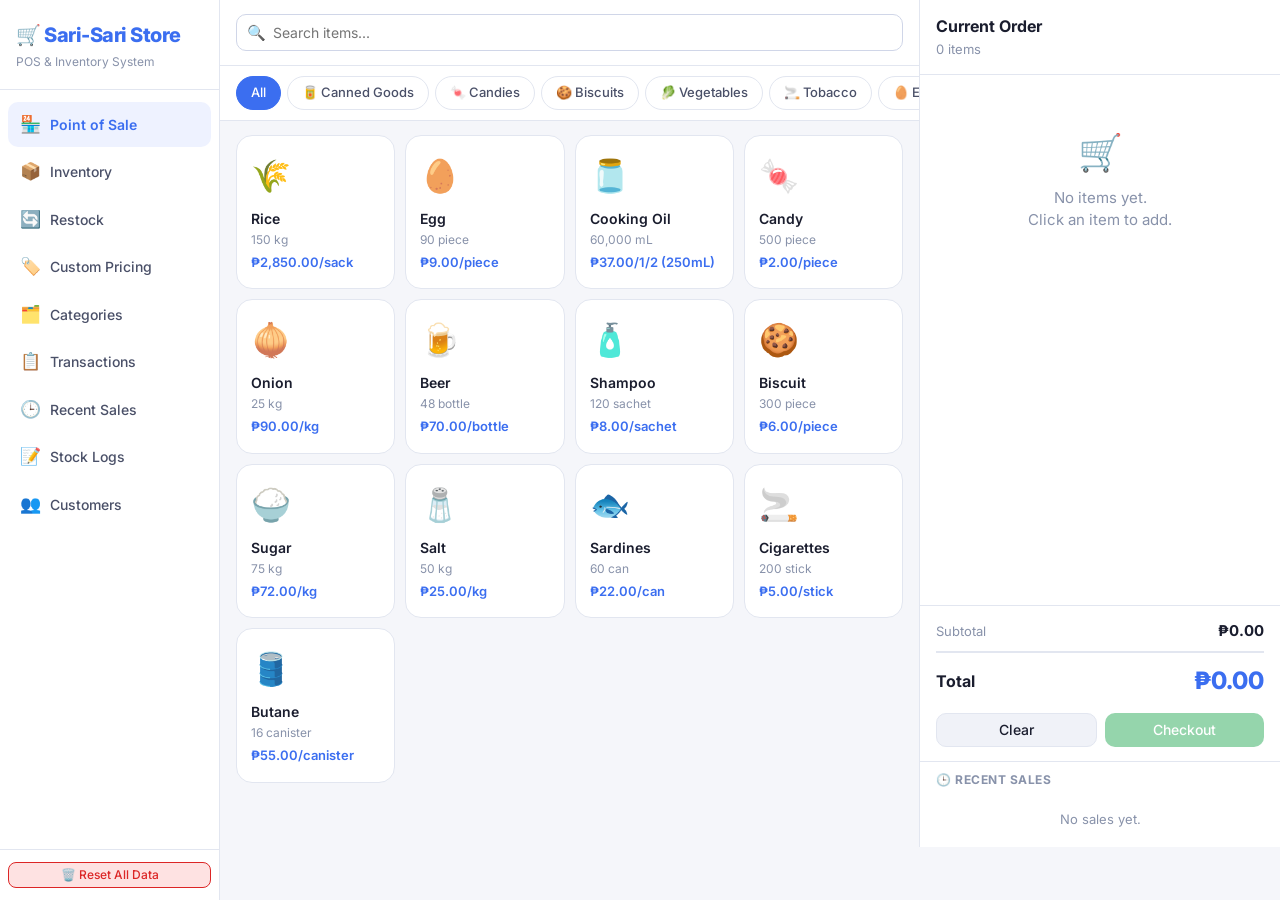
==== commit b23d8b65: "add customers" ====
--- a/index.html
+++ b/index.html
@@ -46,6 +46,9 @@
                 </div>
                 <div class="nav-item" onclick="showPage('stocklogs')">
                     <span class="icon">📝</span> Stock Logs
+                </div>
+                <div class="nav-item" onclick="showPage('customers')">
+                    <span class="icon">👥</span> Customers
                 </div>
             </nav>
             <div style="padding: 12px 8px; border-top: 1px solid var(--border); flex-shrink: 0;">
@@ -336,6 +339,45 @@
                                 </tr>
                             </thead>
                             <tbody id="sl-tbody"></tbody>
+                        </table>
+                    </div>
+                </div>
+            </div>
+
+            <!-- ── Customers Page ─────────────────────────────────────────── -->
+            <div id="page-customers" class="page">
+                <div class="page-header">
+                    <h2>👥 Customers</h2>
+                    <div class="topbar-actions">
+                        <button class="btn btn-primary" onclick="openAddCustomerModal()">+ Add Customer</button>
+                    </div>
+                </div>
+
+                <div class="stats-grid" id="cust-stats"
+                    style="grid-template-columns: repeat(3,1fr);margin-bottom:16px;"></div>
+
+                <div class="filter-row">
+                    <div class="search-box" style="flex:1;max-width:340px;">
+                        <span class="search-icon">🔍</span>
+                        <input type="text" id="cust-search" placeholder="Search by name, contact or address…"
+                            oninput="renderCustomersPage()">
+                    </div>
+                </div>
+
+                <div class="card">
+                    <div class="table-wrap">
+                        <table>
+                            <thead>
+                                <tr>
+                                    <th>Name</th>
+                                    <th>Contact Number</th>
+                                    <th>Address</th>
+                                    <th>Credit Limit</th>
+                                    <th>Utang (Balance)</th>
+                                    <th>Actions</th>
+                                </tr>
+                            </thead>
+                            <tbody id="cust-tbody"></tbody>
                         </table>
                     </div>
                 </div>
@@ -755,6 +797,69 @@
         </div>
     </div>
 
+    <!-- ── Customer Add/Edit Modal ─────────────────────────────────────── -->
+    <div class="modal-backdrop" id="modal-customer">
+        <div class="modal">
+            <div class="modal-header">
+                <h3 id="cust-modal-title">Add New Customer</h3>
+                <button class="close-btn" onclick="closeModal('modal-customer')">✕</button>
+            </div>
+            <div class="modal-body">
+                <div class="form-row-3">
+                    <div class="form-group">
+                        <label>First Name *</label>
+                        <input type="text" id="cust-first-name" placeholder="e.g. Juan">
+                    </div>
+                    <div class="form-group">
+                        <label>Middle Name <span style="font-weight:400;color:var(--text3);">(optional)</span></label>
+                        <input type="text" id="cust-middle-name" placeholder="e.g. Reyes">
+                    </div>
+                    <div class="form-group">
+                        <label>Last Name *</label>
+                        <input type="text" id="cust-last-name" placeholder="e.g. dela Cruz">
+                    </div>
+                </div>
+                <div class="form-row">
+                    <div class="form-group">
+                        <label>Contact Number</label>
+                        <input type="text" id="cust-contact" placeholder="e.g. 09171234567">
+                    </div>
+                    <div class="form-group">
+                        <label>Credit Limit (₱)</label>
+                        <div style="position:relative;">
+                            <span
+                                style="position:absolute;left:10px;top:50%;transform:translateY(-50%);color:var(--text3);font-size:13px;pointer-events:none;">₱</span>
+                            <input type="number" id="cust-credit-limit" min="0" step="0.01" placeholder="0.00"
+                                style="padding-left:26px;">
+                        </div>
+                        <p class="helper">Max amount this customer can owe at one time.</p>
+                    </div>
+                </div>
+                <hr class="divider">
+                <div class="section-title">📍 Address <span
+                        style="font-weight:400;text-transform:none;letter-spacing:0;">(optional)</span></div>
+                <div class="form-group">
+                    <label>Street / House No.</label>
+                    <input type="text" id="cust-street" placeholder="e.g. 123 Rizal St">
+                </div>
+                <div class="form-row">
+                    <div class="form-group">
+                        <label>Barangay</label>
+                        <input type="text" id="cust-barangay" placeholder="e.g. Lamac">
+                    </div>
+                    <div class="form-group">
+                        <label>Municipality / City</label>
+                        <input type="text" id="cust-municipality" placeholder="e.g. Consolacion">
+                    </div>
+                </div>
+            </div>
+            <div class="modal-footer">
+                <button class="btn btn-secondary" onclick="closeModal('modal-customer')">Cancel</button>
+                <button class="btn btn-primary" onclick="saveCustomer()">Save Customer</button>
+            </div>
+        </div>
+    </div>
+
     <script src="data/store.js"></script>
     <script src="js/helpers.js"></script>
     <script src="js/storage.js"></script>
@@ -767,6 +872,7 @@
     <script src="js/pricing.js"></script>
     <script src="js/reports.js"></script>
     <script src="js/alerts.js"></script>
+    <script src="js/customers.js"></script>
     <script>
         loadOrSeedDb();
         renderPOSItems();
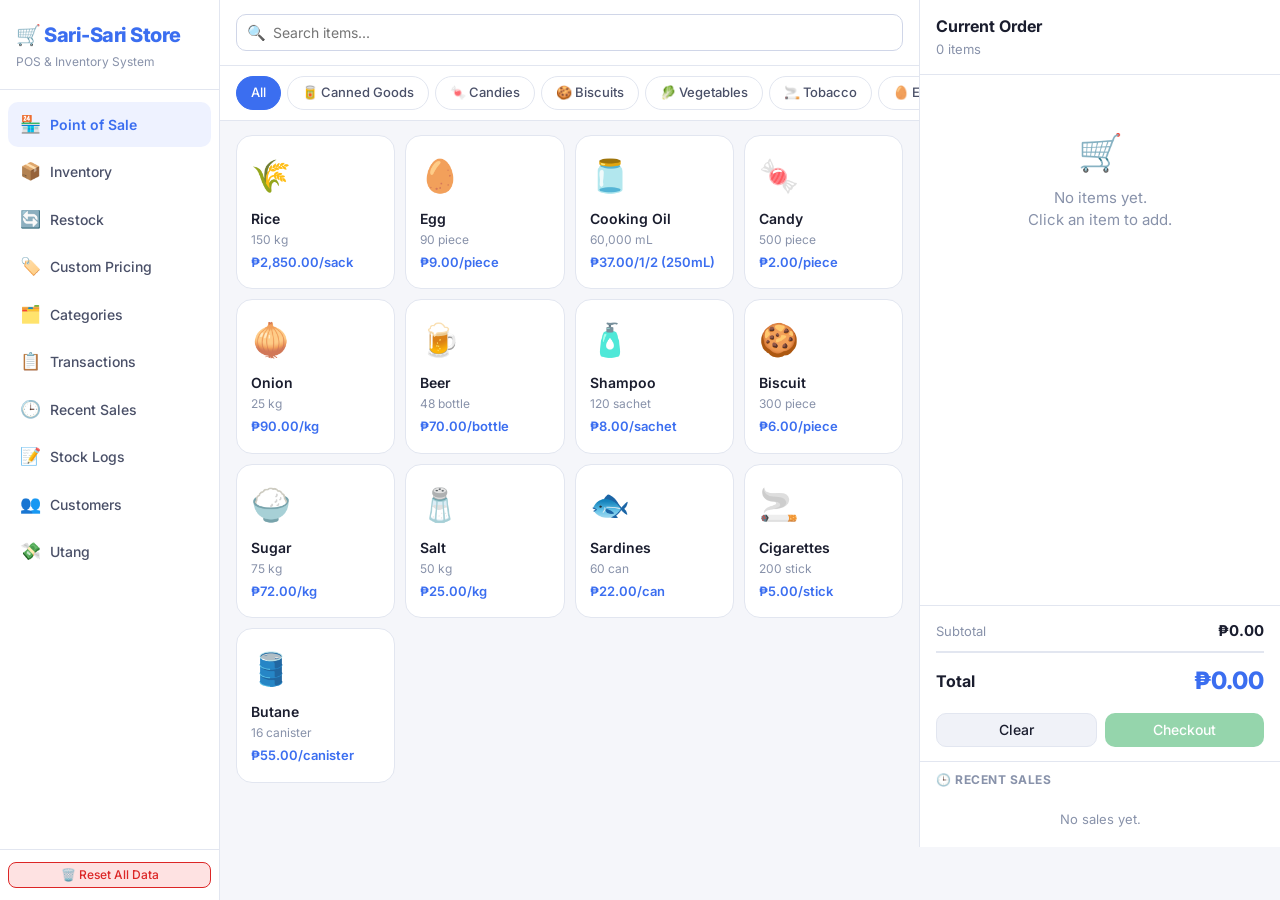
==== commit 67fd8904: "add utang page" ====
--- a/index.html
+++ b/index.html
@@ -11,6 +11,424 @@
     <link rel="stylesheet" href="styles/components.css">
     <link rel="stylesheet" href="styles/pos.css">
     <link rel="stylesheet" href="styles/inventory.css">
+    <style>
+        /* ── Utang Page ─────────────────────────────────────────────────────────── */
+        .utang-grid {
+            display: grid;
+            grid-template-columns: repeat(auto-fill, minmax(320px, 1fr));
+            gap: 16px;
+            margin-top: 4px;
+        }
+
+        .utang-card {
+            background: var(--surface);
+            border: 1.5px solid var(--border);
+            border-radius: var(--radius-lg);
+            box-shadow: var(--shadow);
+            display: flex;
+            flex-direction: column;
+            overflow: hidden;
+            transition: box-shadow 0.15s, transform 0.15s;
+        }
+
+        .utang-card:hover {
+            box-shadow: var(--shadow-md);
+            transform: translateY(-1px);
+        }
+
+        .utang-card.overdue {
+            border-color: var(--red);
+            background: linear-gradient(to bottom, #fff5f5 0%, var(--surface) 60px);
+        }
+
+        .utang-card.paid {
+            border-color: var(--green);
+            opacity: 0.75;
+            background: linear-gradient(to bottom, #f0fdf4 0%, var(--surface) 60px);
+        }
+
+        .utang-card-header {
+            display: flex;
+            align-items: center;
+            justify-content: space-between;
+            padding: 14px 16px 12px;
+            border-bottom: 1px solid var(--border);
+        }
+
+        .utang-card-customer {
+            display: flex;
+            align-items: center;
+            gap: 10px;
+        }
+
+        .utang-avatar {
+            width: 40px;
+            height: 40px;
+            border-radius: 50%;
+            background: var(--accent-light);
+            color: var(--accent);
+            font-weight: 800;
+            font-size: 15px;
+            display: flex;
+            align-items: center;
+            justify-content: center;
+            flex-shrink: 0;
+            letter-spacing: -0.5px;
+        }
+
+        .utang-card.overdue .utang-avatar {
+            background: var(--red-light);
+            color: var(--red);
+        }
+
+        .utang-card.paid .utang-avatar {
+            background: var(--green-light);
+            color: var(--green);
+        }
+
+        .utang-customer-name {
+            font-size: 15px;
+            font-weight: 700;
+            color: var(--text);
+        }
+
+        .utang-sale-ref {
+            font-size: 12px;
+            color: var(--text3);
+            margin-top: 1px;
+        }
+
+        .utang-status-badge {
+            display: inline-flex;
+            align-items: center;
+            gap: 4px;
+            padding: 4px 10px;
+            border-radius: 20px;
+            font-size: 12px;
+            font-weight: 700;
+            white-space: nowrap;
+            flex-shrink: 0;
+        }
+
+        .utang-status-badge.pending {
+            background: var(--yellow-light);
+            color: var(--yellow);
+        }
+
+        .utang-status-badge.overdue {
+            background: var(--red-light);
+            color: var(--red);
+        }
+
+        .utang-status-badge.paid {
+            background: var(--green-light);
+            color: var(--green);
+        }
+
+        .utang-card-body {
+            padding: 14px 16px;
+            flex: 1;
+        }
+
+        .utang-amount-row {
+            display: grid;
+            grid-template-columns: 1fr 1fr 1fr;
+            gap: 8px;
+            margin-bottom: 14px;
+        }
+
+        .utang-amount-item {
+            display: flex;
+            flex-direction: column;
+            gap: 3px;
+        }
+
+        .utang-amount-item.highlight {
+            background: var(--surface2);
+            border-radius: var(--radius);
+            padding: 6px 8px;
+            margin: -6px -8px;
+        }
+
+        .utang-amount-label {
+            font-size: 11px;
+            color: var(--text3);
+            font-weight: 600;
+            text-transform: uppercase;
+            letter-spacing: 0.4px;
+        }
+
+        .utang-amount-value {
+            font-size: 15px;
+            font-weight: 700;
+            color: var(--text);
+        }
+
+        .utang-amount-value.owed {
+            color: var(--text2);
+        }
+
+        .utang-amount-value.paid-val {
+            color: var(--green);
+        }
+
+        .utang-amount-value.remaining {
+            color: var(--red);
+            font-size: 17px;
+        }
+
+        .utang-amount-value.remaining.is-paid {
+            color: var(--green);
+        }
+
+        .utang-amount-value.remaining.is-overdue {
+            color: var(--red);
+        }
+
+        .utang-progress-wrap {
+            display: flex;
+            align-items: center;
+            gap: 10px;
+            margin-bottom: 12px;
+        }
+
+        .utang-progress-bar {
+            flex: 1;
+            height: 7px;
+            background: var(--surface2);
+            border-radius: 10px;
+            overflow: hidden;
+            border: 1px solid var(--border);
+        }
+
+        .utang-progress-fill {
+            height: 100%;
+            border-radius: 10px;
+            transition: width 0.5s cubic-bezier(0.4, 0, 0.2, 1), background 0.3s;
+        }
+
+        .utang-progress-label {
+            font-size: 12px;
+            font-weight: 700;
+            color: var(--text3);
+            white-space: nowrap;
+            min-width: 48px;
+            text-align: right;
+        }
+
+        .utang-meta-row {
+            display: flex;
+            flex-wrap: wrap;
+            gap: 8px 16px;
+        }
+
+        .utang-meta-item {
+            display: flex;
+            align-items: center;
+            gap: 4px;
+            font-size: 12.5px;
+        }
+
+        .utang-meta-icon {
+            font-size: 13px;
+        }
+
+        .utang-meta-label {
+            color: var(--text3);
+            font-weight: 500;
+        }
+
+        .utang-meta-val {
+            color: var(--text2);
+            font-weight: 600;
+        }
+
+        .utang-meta-val.overdue-text {
+            color: var(--red);
+            font-weight: 700;
+        }
+
+        .utang-card-footer {
+            padding: 12px 16px;
+            border-top: 1px solid var(--border);
+            display: flex;
+            align-items: center;
+            justify-content: flex-end;
+        }
+
+        .utang-bayad-btn {
+            gap: 6px;
+            font-size: 14px;
+            font-weight: 700;
+            padding: 9px 20px;
+        }
+
+        .utang-paid-stamp {
+            font-size: 13px;
+            font-weight: 800;
+            color: var(--green);
+            letter-spacing: 1px;
+            opacity: 0.8;
+        }
+
+        .utang-empty {
+            grid-column: 1 / -1;
+            text-align: center;
+            padding: 60px 20px;
+            color: var(--text3);
+        }
+
+        .utang-empty-icon {
+            font-size: 48px;
+            margin-bottom: 14px;
+        }
+
+        .utang-empty-title {
+            font-size: 18px;
+            font-weight: 700;
+            color: var(--text2);
+            margin-bottom: 6px;
+        }
+
+        .utang-empty-sub {
+            font-size: 14px;
+        }
+
+        /* ── Bayad Modal ────────────────────────────────────────────────────────── */
+        .bayad-customer-block {
+            display: flex;
+            align-items: center;
+            gap: 12px;
+            background: var(--surface2);
+            border-radius: var(--radius);
+            padding: 12px 16px;
+            margin-bottom: 18px;
+        }
+
+        .bayad-avatar {
+            width: 44px;
+            height: 44px;
+            border-radius: 50%;
+            background: var(--accent-light);
+            color: var(--accent);
+            font-weight: 800;
+            font-size: 16px;
+            display: flex;
+            align-items: center;
+            justify-content: center;
+            flex-shrink: 0;
+        }
+
+        .bayad-customer-name {
+            font-size: 16px;
+            font-weight: 700;
+        }
+
+        .bayad-credit-summary {
+            display: grid;
+            grid-template-columns: 1fr 1fr 1fr;
+            gap: 10px;
+            margin-bottom: 18px;
+        }
+
+        .bayad-summary-item {
+            background: var(--surface2);
+            border-radius: var(--radius);
+            padding: 10px 12px;
+            text-align: center;
+        }
+
+        .bayad-summary-label {
+            font-size: 11px;
+            color: var(--text3);
+            font-weight: 600;
+            text-transform: uppercase;
+            letter-spacing: 0.4px;
+            margin-bottom: 4px;
+        }
+
+        .bayad-summary-value {
+            font-size: 16px;
+            font-weight: 800;
+            color: var(--text);
+        }
+
+        .bayad-summary-value.red {
+            color: var(--red);
+        }
+
+        .bayad-summary-value.green {
+            color: var(--green);
+        }
+
+        .bayad-input-row {
+            display: flex;
+            gap: 8px;
+            align-items: flex-end;
+        }
+
+        .bayad-input-row .form-group {
+            flex: 1;
+            margin-bottom: 0;
+        }
+
+        .bayad-error {
+            background: var(--red-light);
+            color: var(--red);
+            border-radius: var(--radius);
+            padding: 9px 13px;
+            font-size: 13px;
+            font-weight: 600;
+            margin-top: 10px;
+            display: none;
+        }
+
+        .bayad-preview {
+            background: var(--accent-light);
+            border: 1px solid var(--border);
+            border-radius: var(--radius);
+            padding: 12px 14px;
+            margin-top: 12px;
+            display: none;
+            flex-direction: column;
+            gap: 6px;
+        }
+
+        .bayad-preview-row {
+            display: flex;
+            justify-content: space-between;
+            font-size: 13.5px;
+        }
+
+        .bayad-preview-row span:first-child {
+            color: var(--text3);
+            font-weight: 500;
+        }
+
+        .bayad-preview-row span:last-child {
+            font-weight: 700;
+            color: var(--text);
+        }
+
+        .bayad-preview-status {
+            text-align: center;
+            font-size: 13px;
+            font-weight: 700;
+            padding: 6px 10px;
+            border-radius: 8px;
+            margin-top: 4px;
+        }
+
+        .bayad-preview-status.is-paid {
+            background: var(--green-light);
+            color: var(--green);
+        }
+
+        .bayad-preview-status.is-pending {
+            background: var(--yellow-light);
+            color: var(--yellow);
+        }
+    </style>
 </head>
 
 <body>
@@ -49,6 +467,9 @@
                 </div>
                 <div class="nav-item" onclick="showPage('customers')">
                     <span class="icon">👥</span> Customers
+                </div>
+                <div class="nav-item" onclick="showPage('utang')">
+                    <span class="icon">💸</span> Utang
                 </div>
             </nav>
             <div style="padding: 12px 8px; border-top: 1px solid var(--border); flex-shrink: 0;">
@@ -381,6 +802,30 @@
                         </table>
                     </div>
                 </div>
+            </div>
+
+            <!-- ── Utang Page ──────────────────────────────────────────────── -->
+            <div id="page-utang" class="page">
+                <div class="page-header">
+                    <h2>💸 Utang</h2>
+                    <div class="topbar-actions">
+                        <select id="utang-filter-status" onchange="renderUtangPage()" style="width:140px;">
+                            <option value="unpaid">Unpaid Only</option>
+                            <option value="all">All Records</option>
+                            <option value="paid">Paid Only</option>
+                        </select>
+                        <div class="search-box" style="width:220px;">
+                            <span class="search-icon">🔍</span>
+                            <input type="text" id="utang-search" placeholder="Search customer…"
+                                oninput="renderUtangPage()">
+                        </div>
+                    </div>
+                </div>
+
+                <div class="stats-grid" id="utang-stats"
+                    style="grid-template-columns:repeat(3,1fr);margin-bottom:20px;"></div>
+
+                <div class="utang-grid" id="utang-grid"></div>
             </div>
 
         </div>
@@ -860,6 +1305,81 @@
         </div>
     </div>
 
+    <!-- ── Bayad (Payment) Modal ────────────────────────────────────────── -->
+    <div class="modal-backdrop" id="modal-bayad">
+        <div class="modal modal-sm">
+            <div class="modal-header">
+                <h3>💰 Bayad — Record Payment</h3>
+                <button class="close-btn" onclick="closeModal('modal-bayad')">✕</button>
+            </div>
+            <div class="modal-body">
+                <!-- Customer info -->
+                <div class="bayad-customer-block">
+                    <div class="bayad-avatar">👤</div>
+                    <div>
+                        <div class="bayad-customer-name" id="bayad-customer-name">—</div>
+                        <div style="font-size:12px;color:var(--text3);">Credit Record</div>
+                    </div>
+                </div>
+
+                <!-- Summary row -->
+                <div class="bayad-credit-summary">
+                    <div class="bayad-summary-item">
+                        <div class="bayad-summary-label">Owed</div>
+                        <div class="bayad-summary-value" id="bayad-amount-owed">₱0.00</div>
+                    </div>
+                    <div class="bayad-summary-item">
+                        <div class="bayad-summary-label">Paid</div>
+                        <div class="bayad-summary-value green" id="bayad-amount-paid">₱0.00</div>
+                    </div>
+                    <div class="bayad-summary-item">
+                        <div class="bayad-summary-label">Remaining</div>
+                        <div class="bayad-summary-value red" id="bayad-remaining">₱0.00</div>
+                    </div>
+                </div>
+
+                <!-- Amount input -->
+                <div class="form-group">
+                    <label>Payment Amount (₱) *</label>
+                    <div class="bayad-input-row">
+                        <div class="form-group">
+                            <div style="position:relative;">
+                                <span
+                                    style="position:absolute;left:10px;top:50%;transform:translateY(-50%);color:var(--text3);font-size:13px;pointer-events:none;">₱</span>
+                                <input type="number" id="bayad-amount-input" min="0.01" step="0.01" placeholder="0.00"
+                                    style="padding-left:26px;" oninput="onBayadAmountInput()">
+                            </div>
+                        </div>
+                        <button class="btn btn-secondary" id="bayad-full-btn" data-remaining="0"
+                            onclick="bayad_fillFull()" style="white-space:nowrap;flex-shrink:0;">
+                            Full Amount
+                        </button>
+                    </div>
+                    <div class="bayad-error" id="bayad-error"></div>
+                </div>
+
+                <!-- Live preview -->
+                <div class="bayad-preview" id="bayad-preview">
+                    <div class="bayad-preview-row">
+                        <span>New Total Paid:</span>
+                        <span id="bayad-preview-paid">₱0.00</span>
+                    </div>
+                    <div class="bayad-preview-row">
+                        <span>New Remaining:</span>
+                        <span id="bayad-preview-remaining">₱0.00</span>
+                    </div>
+                    <div class="bayad-preview-status is-pending" id="bayad-preview-status">🕐 Still pending</div>
+                </div>
+            </div>
+            <div class="modal-footer">
+                <button class="btn btn-secondary" onclick="closeModal('modal-bayad')">Cancel</button>
+                <button class="btn btn-success" id="bayad-confirm-btn" onclick="confirmBayad()" disabled>
+                    ✅ Confirm Payment
+                </button>
+            </div>
+        </div>
+    </div>
+
     <script src="data/store.js"></script>
     <script src="js/helpers.js"></script>
     <script src="js/storage.js"></script>
@@ -873,6 +1393,7 @@
     <script src="js/reports.js"></script>
     <script src="js/alerts.js"></script>
     <script src="js/customers.js"></script>
+    <script src="js/utang.js"></script>
     <script>
         loadOrSeedDb();
         renderPOSItems();
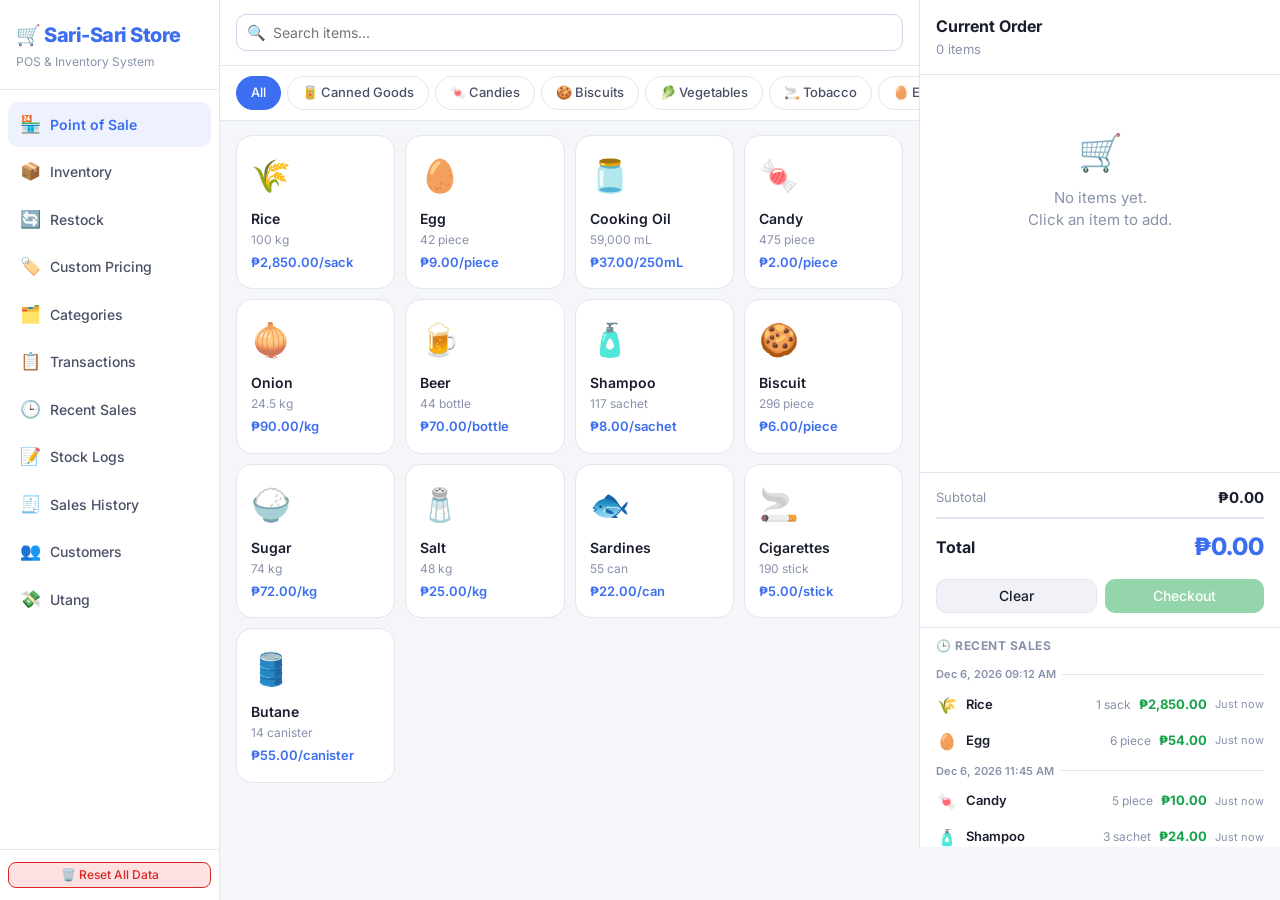
==== commit fc0a77e8: "add sales history page" ====
--- a/index.html
+++ b/index.html
@@ -428,6 +428,249 @@
             background: var(--yellow-light);
             color: var(--yellow);
         }
+
+        /* ── Sales History Page ─────────────────────────────────────────────────── */
+        .sh-row {
+            cursor: pointer;
+            transition: background 0.12s;
+        }
+
+        .sh-row:hover td {
+            background: var(--accent-light) !important;
+        }
+
+        .sh-row:hover .sh-view-btn {
+            color: var(--accent);
+            opacity: 1;
+        }
+
+        .sh-datetime {
+            display: flex;
+            align-items: baseline;
+            gap: 6px;
+        }
+
+        .sh-date {
+            font-weight: 600;
+            font-size: 14px;
+            color: var(--text);
+        }
+
+        .sh-time {
+            font-size: 12px;
+            color: var(--text3);
+        }
+
+        .sh-relative {
+            font-size: 11.5px;
+            color: var(--text3);
+            margin-top: 2px;
+        }
+
+        .sh-customer-name {
+            font-size: 12px;
+            color: var(--text2);
+            margin-top: 4px;
+            font-weight: 500;
+        }
+
+        .sh-items-preview {
+            font-size: 13.5px;
+            color: var(--text2);
+            font-weight: 500;
+            line-height: 1.4;
+        }
+
+        .sh-item-count {
+            font-size: 11.5px;
+            color: var(--text3);
+            margin-top: 2px;
+        }
+
+        .sh-overflow-badge {
+            display: inline-flex;
+            align-items: center;
+            background: var(--surface2);
+            color: var(--text3);
+            font-size: 11px;
+            font-weight: 700;
+            padding: 1px 7px;
+            border-radius: 10px;
+            border: 1px solid var(--border);
+        }
+
+        .sh-total {
+            font-size: 16px;
+            font-weight: 800;
+            color: var(--green);
+            letter-spacing: -0.3px;
+        }
+
+        .sh-view-btn {
+            font-size: 13px;
+            font-weight: 600;
+            color: var(--text3);
+            opacity: 0.6;
+            transition: all 0.12s;
+            white-space: nowrap;
+        }
+
+        /* ── Sale Detail Modal ──────────────────────────────────────────────────── */
+        .sh-modal-header-block {
+            background: linear-gradient(135deg, var(--accent-light) 0%, #f8faff 100%);
+            border-radius: var(--radius);
+            padding: 16px 18px;
+            margin-bottom: 18px;
+            border: 1px solid var(--border);
+        }
+
+        .sh-modal-sale-num {
+            font-size: 22px;
+            font-weight: 800;
+            color: var(--accent);
+            letter-spacing: -0.5px;
+        }
+
+        .sh-modal-datetime {
+            font-size: 13px;
+            color: var(--text3);
+            margin-top: 2px;
+        }
+
+        .sh-detail-section-title {
+            font-size: 11px;
+            font-weight: 700;
+            color: var(--text3);
+            text-transform: uppercase;
+            letter-spacing: 0.7px;
+            margin-bottom: 10px;
+            display: flex;
+            align-items: center;
+            gap: 6px;
+        }
+
+        .sh-detail-info-row {
+            display: flex;
+            justify-content: space-between;
+            align-items: center;
+            padding: 8px 0;
+            border-bottom: 1px solid var(--border);
+            font-size: 14px;
+        }
+
+        .sh-detail-info-row:last-child {
+            border-bottom: none;
+        }
+
+        .sh-detail-info-label {
+            color: var(--text3);
+            font-weight: 500;
+        }
+
+        .sh-detail-info-value {
+            font-weight: 600;
+            color: var(--text);
+        }
+
+        .sh-detail-item {
+            display: flex;
+            align-items: center;
+            justify-content: space-between;
+            gap: 12px;
+            padding: 12px 0;
+            border-bottom: 1px solid var(--border);
+        }
+
+        .sh-detail-item.last {
+            border-bottom: none;
+        }
+
+        .sh-detail-item-left {
+            display: flex;
+            align-items: center;
+            gap: 10px;
+            flex: 1;
+            min-width: 0;
+        }
+
+        .sh-detail-item-emoji {
+            font-size: 26px;
+            flex-shrink: 0;
+            width: 36px;
+            height: 36px;
+            display: flex;
+            align-items: center;
+            justify-content: center;
+            background: var(--surface2);
+            border-radius: var(--radius);
+        }
+
+        .sh-detail-item-info {
+            flex: 1;
+            min-width: 0;
+        }
+
+        .sh-detail-item-name {
+            font-size: 14px;
+            font-weight: 600;
+            color: var(--text);
+            display: flex;
+            align-items: center;
+            gap: 6px;
+            flex-wrap: wrap;
+        }
+
+        .sh-detail-item-meta {
+            font-size: 12.5px;
+            color: var(--text3);
+            margin-top: 2px;
+        }
+
+        .sh-detail-item-total {
+            font-size: 15px;
+            font-weight: 800;
+            color: var(--text);
+            white-space: nowrap;
+            flex-shrink: 0;
+        }
+
+        .sh-detail-summary {
+            background: var(--surface2);
+            border-radius: var(--radius);
+            padding: 14px 16px;
+            margin-top: 4px;
+        }
+
+        .sh-detail-summary-row {
+            display: flex;
+            justify-content: space-between;
+            align-items: center;
+            font-size: 13.5px;
+            padding: 4px 0;
+            color: var(--text2);
+        }
+
+        .sh-detail-summary-total {
+            display: flex;
+            justify-content: space-between;
+            align-items: center;
+            padding-top: 10px;
+            margin-top: 6px;
+            border-top: 2px solid var(--border);
+        }
+
+        .sh-detail-total-label {
+            font-size: 16px;
+            font-weight: 700;
+            color: var(--text);
+        }
+
+        .sh-detail-total-value {
+            font-size: 26px;
+            font-weight: 800;
+            color: var(--green);
+            letter-spacing: -0.5px;
+        }
     </style>
 </head>
 
@@ -464,6 +707,9 @@
                 </div>
                 <div class="nav-item" onclick="showPage('stocklogs')">
                     <span class="icon">📝</span> Stock Logs
+                </div>
+                <div class="nav-item" onclick="showPage('saleshistory')">
+                    <span class="icon">🧾</span> Sales History
                 </div>
                 <div class="nav-item" onclick="showPage('customers')">
                     <span class="icon">👥</span> Customers
@@ -760,6 +1006,50 @@
                                 </tr>
                             </thead>
                             <tbody id="sl-tbody"></tbody>
+                        </table>
+                    </div>
+                </div>
+            </div>
+
+            <!-- ── Sales History Page ─────────────────────────────────────── -->
+            <div id="page-saleshistory" class="page">
+                <div class="page-header">
+                    <h2>🧾 Sales History</h2>
+                    <div class="topbar-actions">
+                        <div class="search-box" style="width:220px;">
+                            <span class="search-icon">🔍</span>
+                            <input type="text" id="sh-search" placeholder="Customer or item…"
+                                oninput="renderSalesHistoryPage()">
+                        </div>
+                        <select id="sh-filter-pay" onchange="renderSalesHistoryPage()" style="width:130px;">
+                            <option value="all">All Methods</option>
+                            <option value="cash">Cash</option>
+                            <option value="credit">Credit</option>
+                        </select>
+                        <select id="sh-filter-date" onchange="renderSalesHistoryPage()" style="width:140px;">
+                            <option value="all">All Time</option>
+                            <option value="today">Today</option>
+                            <option value="week">This Week</option>
+                            <option value="month">This Month</option>
+                        </select>
+                    </div>
+                </div>
+
+                <div class="stats-grid" id="sh-stats" style="margin-bottom:20px;"></div>
+
+                <div class="card" style="padding:0;overflow:hidden;">
+                    <div class="table-wrap">
+                        <table>
+                            <thead>
+                                <tr>
+                                    <th>Date & Time</th>
+                                    <th>Payment Method</th>
+                                    <th>Items</th>
+                                    <th>Total Amount</th>
+                                    <th></th>
+                                </tr>
+                            </thead>
+                            <tbody id="sh-tbody"></tbody>
                         </table>
                     </div>
                 </div>
@@ -1380,6 +1670,63 @@
         </div>
     </div>
 
+    <!-- ── Sale Detail Modal ────────────────────────────────────────────── -->
+    <div class="modal-backdrop" id="modal-sale-detail">
+        <div class="modal modal-lg">
+            <div class="modal-header">
+                <h3>🧾 Sale Details</h3>
+                <button class="close-btn" onclick="closeModal('modal-sale-detail')">✕</button>
+            </div>
+            <div class="modal-body">
+
+                <!-- Sale number + timestamp -->
+                <div class="sh-modal-header-block">
+                    <div class="sh-modal-sale-num" id="sh-modal-sale-num">Sale #0001</div>
+                    <div class="sh-modal-datetime" id="sh-modal-datetime">—</div>
+                </div>
+
+                <!-- Two-column layout for desktop -->
+                <div class="two-col" style="gap:24px;align-items:start;">
+
+                    <!-- Left: Payment & customer info -->
+                    <div>
+                        <div class="sh-detail-section-title">💳 Payment Information</div>
+                        <div id="sh-modal-payment-info"></div>
+                    </div>
+
+                    <!-- Right: Summary -->
+                    <div>
+                        <div class="sh-detail-section-title">📊 Order Summary</div>
+                        <div class="sh-detail-summary">
+                            <div class="sh-detail-summary-row">
+                                <span>Items</span>
+                                <span id="sh-modal-item-count">—</span>
+                            </div>
+                            <div class="sh-detail-summary-row">
+                                <span>Subtotal</span>
+                                <span id="sh-modal-subtotal">₱0.00</span>
+                            </div>
+                            <div class="sh-detail-summary-total">
+                                <span class="sh-detail-total-label">Total</span>
+                                <span class="sh-detail-total-value" id="sh-modal-total">₱0.00</span>
+                            </div>
+                        </div>
+                    </div>
+                </div>
+
+                <hr class="divider" style="margin:20px 0;">
+
+                <!-- Item breakdown -->
+                <div class="sh-detail-section-title">🛒 Item Breakdown</div>
+                <div id="sh-modal-items"></div>
+
+            </div>
+            <div class="modal-footer">
+                <button class="btn btn-secondary" onclick="closeModal('modal-sale-detail')">Close</button>
+            </div>
+        </div>
+    </div>
+
     <script src="data/store.js"></script>
     <script src="js/helpers.js"></script>
     <script src="js/storage.js"></script>
@@ -1392,6 +1739,7 @@
     <script src="js/pricing.js"></script>
     <script src="js/reports.js"></script>
     <script src="js/alerts.js"></script>
+    <script src="js/sales_history.js"></script>
     <script src="js/customers.js"></script>
     <script src="js/utang.js"></script>
     <script>
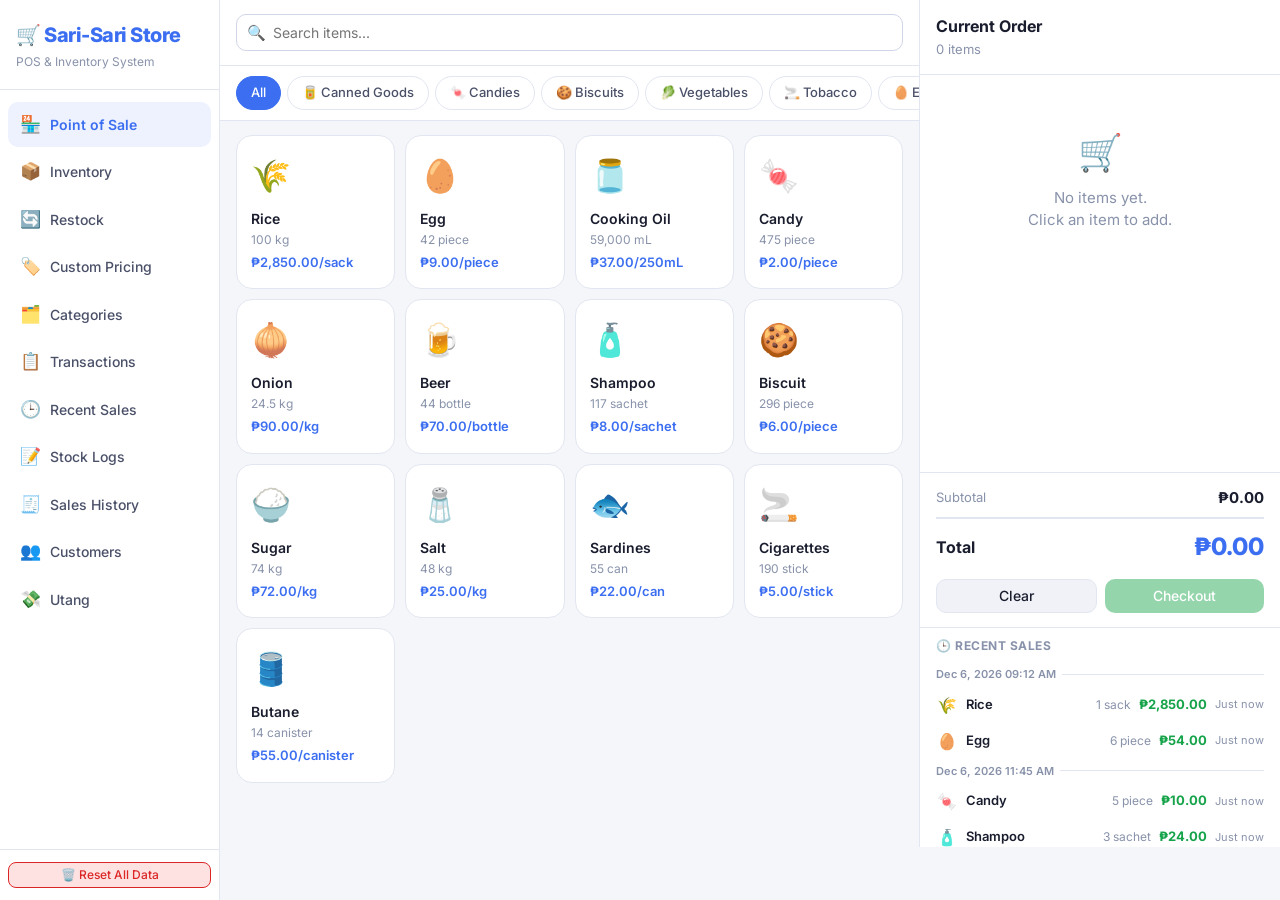
==== commit 3ddb5acf: "updated" ====
--- a/index.html
+++ b/index.html
@@ -7,671 +7,17 @@
     <title>POS & Inventory System</title>
     <link href="https://fonts.googleapis.com/css2?family=Inter:wght@300;400;500;600;700;800&display=swap"
         rel="stylesheet">
+    <!-- ── Stylesheets (load order matters) ─────────────────────────────────── -->
+    <!-- 1. Design tokens, layout, typography, tables -->
     <link rel="stylesheet" href="styles/main.css">
+    <!-- 2. Reusable UI components: buttons, forms, modals, toasts, tabs -->
     <link rel="stylesheet" href="styles/components.css">
+    <!-- 3. Point-of-Sale layout -->
     <link rel="stylesheet" href="styles/pos.css">
+    <!-- 4. Inventory page -->
     <link rel="stylesheet" href="styles/inventory.css">
-    <style>
-        /* ── Utang Page ─────────────────────────────────────────────────────────── */
-        .utang-grid {
-            display: grid;
-            grid-template-columns: repeat(auto-fill, minmax(320px, 1fr));
-            gap: 16px;
-            margin-top: 4px;
-        }
-
-        .utang-card {
-            background: var(--surface);
-            border: 1.5px solid var(--border);
-            border-radius: var(--radius-lg);
-            box-shadow: var(--shadow);
-            display: flex;
-            flex-direction: column;
-            overflow: hidden;
-            transition: box-shadow 0.15s, transform 0.15s;
-        }
-
-        .utang-card:hover {
-            box-shadow: var(--shadow-md);
-            transform: translateY(-1px);
-        }
-
-        .utang-card.overdue {
-            border-color: var(--red);
-            background: linear-gradient(to bottom, #fff5f5 0%, var(--surface) 60px);
-        }
-
-        .utang-card.paid {
-            border-color: var(--green);
-            opacity: 0.75;
-            background: linear-gradient(to bottom, #f0fdf4 0%, var(--surface) 60px);
-        }
-
-        .utang-card-header {
-            display: flex;
-            align-items: center;
-            justify-content: space-between;
-            padding: 14px 16px 12px;
-            border-bottom: 1px solid var(--border);
-        }
-
-        .utang-card-customer {
-            display: flex;
-            align-items: center;
-            gap: 10px;
-        }
-
-        .utang-avatar {
-            width: 40px;
-            height: 40px;
-            border-radius: 50%;
-            background: var(--accent-light);
-            color: var(--accent);
-            font-weight: 800;
-            font-size: 15px;
-            display: flex;
-            align-items: center;
-            justify-content: center;
-            flex-shrink: 0;
-            letter-spacing: -0.5px;
-        }
-
-        .utang-card.overdue .utang-avatar {
-            background: var(--red-light);
-            color: var(--red);
-        }
-
-        .utang-card.paid .utang-avatar {
-            background: var(--green-light);
-            color: var(--green);
-        }
-
-        .utang-customer-name {
-            font-size: 15px;
-            font-weight: 700;
-            color: var(--text);
-        }
-
-        .utang-sale-ref {
-            font-size: 12px;
-            color: var(--text3);
-            margin-top: 1px;
-        }
-
-        .utang-status-badge {
-            display: inline-flex;
-            align-items: center;
-            gap: 4px;
-            padding: 4px 10px;
-            border-radius: 20px;
-            font-size: 12px;
-            font-weight: 700;
-            white-space: nowrap;
-            flex-shrink: 0;
-        }
-
-        .utang-status-badge.pending {
-            background: var(--yellow-light);
-            color: var(--yellow);
-        }
-
-        .utang-status-badge.overdue {
-            background: var(--red-light);
-            color: var(--red);
-        }
-
-        .utang-status-badge.paid {
-            background: var(--green-light);
-            color: var(--green);
-        }
-
-        .utang-card-body {
-            padding: 14px 16px;
-            flex: 1;
-        }
-
-        .utang-amount-row {
-            display: grid;
-            grid-template-columns: 1fr 1fr 1fr;
-            gap: 8px;
-            margin-bottom: 14px;
-        }
-
-        .utang-amount-item {
-            display: flex;
-            flex-direction: column;
-            gap: 3px;
-        }
-
-        .utang-amount-item.highlight {
-            background: var(--surface2);
-            border-radius: var(--radius);
-            padding: 6px 8px;
-            margin: -6px -8px;
-        }
-
-        .utang-amount-label {
-            font-size: 11px;
-            color: var(--text3);
-            font-weight: 600;
-            text-transform: uppercase;
-            letter-spacing: 0.4px;
-        }
-
-        .utang-amount-value {
-            font-size: 15px;
-            font-weight: 700;
-            color: var(--text);
-        }
-
-        .utang-amount-value.owed {
-            color: var(--text2);
-        }
-
-        .utang-amount-value.paid-val {
-            color: var(--green);
-        }
-
-        .utang-amount-value.remaining {
-            color: var(--red);
-            font-size: 17px;
-        }
-
-        .utang-amount-value.remaining.is-paid {
-            color: var(--green);
-        }
-
-        .utang-amount-value.remaining.is-overdue {
-            color: var(--red);
-        }
-
-        .utang-progress-wrap {
-            display: flex;
-            align-items: center;
-            gap: 10px;
-            margin-bottom: 12px;
-        }
-
-        .utang-progress-bar {
-            flex: 1;
-            height: 7px;
-            background: var(--surface2);
-            border-radius: 10px;
-            overflow: hidden;
-            border: 1px solid var(--border);
-        }
-
-        .utang-progress-fill {
-            height: 100%;
-            border-radius: 10px;
-            transition: width 0.5s cubic-bezier(0.4, 0, 0.2, 1), background 0.3s;
-        }
-
-        .utang-progress-label {
-            font-size: 12px;
-            font-weight: 700;
-            color: var(--text3);
-            white-space: nowrap;
-            min-width: 48px;
-            text-align: right;
-        }
-
-        .utang-meta-row {
-            display: flex;
-            flex-wrap: wrap;
-            gap: 8px 16px;
-        }
-
-        .utang-meta-item {
-            display: flex;
-            align-items: center;
-            gap: 4px;
-            font-size: 12.5px;
-        }
-
-        .utang-meta-icon {
-            font-size: 13px;
-        }
-
-        .utang-meta-label {
-            color: var(--text3);
-            font-weight: 500;
-        }
-
-        .utang-meta-val {
-            color: var(--text2);
-            font-weight: 600;
-        }
-
-        .utang-meta-val.overdue-text {
-            color: var(--red);
-            font-weight: 700;
-        }
-
-        .utang-card-footer {
-            padding: 12px 16px;
-            border-top: 1px solid var(--border);
-            display: flex;
-            align-items: center;
-            justify-content: flex-end;
-        }
-
-        .utang-bayad-btn {
-            gap: 6px;
-            font-size: 14px;
-            font-weight: 700;
-            padding: 9px 20px;
-        }
-
-        .utang-paid-stamp {
-            font-size: 13px;
-            font-weight: 800;
-            color: var(--green);
-            letter-spacing: 1px;
-            opacity: 0.8;
-        }
-
-        .utang-empty {
-            grid-column: 1 / -1;
-            text-align: center;
-            padding: 60px 20px;
-            color: var(--text3);
-        }
-
-        .utang-empty-icon {
-            font-size: 48px;
-            margin-bottom: 14px;
-        }
-
-        .utang-empty-title {
-            font-size: 18px;
-            font-weight: 700;
-            color: var(--text2);
-            margin-bottom: 6px;
-        }
-
-        .utang-empty-sub {
-            font-size: 14px;
-        }
-
-        /* ── Bayad Modal ────────────────────────────────────────────────────────── */
-        .bayad-customer-block {
-            display: flex;
-            align-items: center;
-            gap: 12px;
-            background: var(--surface2);
-            border-radius: var(--radius);
-            padding: 12px 16px;
-            margin-bottom: 18px;
-        }
-
-        .bayad-avatar {
-            width: 44px;
-            height: 44px;
-            border-radius: 50%;
-            background: var(--accent-light);
-            color: var(--accent);
-            font-weight: 800;
-            font-size: 16px;
-            display: flex;
-            align-items: center;
-            justify-content: center;
-            flex-shrink: 0;
-        }
-
-        .bayad-customer-name {
-            font-size: 16px;
-            font-weight: 700;
-        }
-
-        .bayad-credit-summary {
-            display: grid;
-            grid-template-columns: 1fr 1fr 1fr;
-            gap: 10px;
-            margin-bottom: 18px;
-        }
-
-        .bayad-summary-item {
-            background: var(--surface2);
-            border-radius: var(--radius);
-            padding: 10px 12px;
-            text-align: center;
-        }
-
-        .bayad-summary-label {
-            font-size: 11px;
-            color: var(--text3);
-            font-weight: 600;
-            text-transform: uppercase;
-            letter-spacing: 0.4px;
-            margin-bottom: 4px;
-        }
-
-        .bayad-summary-value {
-            font-size: 16px;
-            font-weight: 800;
-            color: var(--text);
-        }
-
-        .bayad-summary-value.red {
-            color: var(--red);
-        }
-
-        .bayad-summary-value.green {
-            color: var(--green);
-        }
-
-        .bayad-input-row {
-            display: flex;
-            gap: 8px;
-            align-items: flex-end;
-        }
-
-        .bayad-input-row .form-group {
-            flex: 1;
-            margin-bottom: 0;
-        }
-
-        .bayad-error {
-            background: var(--red-light);
-            color: var(--red);
-            border-radius: var(--radius);
-            padding: 9px 13px;
-            font-size: 13px;
-            font-weight: 600;
-            margin-top: 10px;
-            display: none;
-        }
-
-        .bayad-preview {
-            background: var(--accent-light);
-            border: 1px solid var(--border);
-            border-radius: var(--radius);
-            padding: 12px 14px;
-            margin-top: 12px;
-            display: none;
-            flex-direction: column;
-            gap: 6px;
-        }
-
-        .bayad-preview-row {
-            display: flex;
-            justify-content: space-between;
-            font-size: 13.5px;
-        }
-
-        .bayad-preview-row span:first-child {
-            color: var(--text3);
-            font-weight: 500;
-        }
-
-        .bayad-preview-row span:last-child {
-            font-weight: 700;
-            color: var(--text);
-        }
-
-        .bayad-preview-status {
-            text-align: center;
-            font-size: 13px;
-            font-weight: 700;
-            padding: 6px 10px;
-            border-radius: 8px;
-            margin-top: 4px;
-        }
-
-        .bayad-preview-status.is-paid {
-            background: var(--green-light);
-            color: var(--green);
-        }
-
-        .bayad-preview-status.is-pending {
-            background: var(--yellow-light);
-            color: var(--yellow);
-        }
-
-        /* ── Sales History Page ─────────────────────────────────────────────────── */
-        .sh-row {
-            cursor: pointer;
-            transition: background 0.12s;
-        }
-
-        .sh-row:hover td {
-            background: var(--accent-light) !important;
-        }
-
-        .sh-row:hover .sh-view-btn {
-            color: var(--accent);
-            opacity: 1;
-        }
-
-        .sh-datetime {
-            display: flex;
-            align-items: baseline;
-            gap: 6px;
-        }
-
-        .sh-date {
-            font-weight: 600;
-            font-size: 14px;
-            color: var(--text);
-        }
-
-        .sh-time {
-            font-size: 12px;
-            color: var(--text3);
-        }
-
-        .sh-relative {
-            font-size: 11.5px;
-            color: var(--text3);
-            margin-top: 2px;
-        }
-
-        .sh-customer-name {
-            font-size: 12px;
-            color: var(--text2);
-            margin-top: 4px;
-            font-weight: 500;
-        }
-
-        .sh-items-preview {
-            font-size: 13.5px;
-            color: var(--text2);
-            font-weight: 500;
-            line-height: 1.4;
-        }
-
-        .sh-item-count {
-            font-size: 11.5px;
-            color: var(--text3);
-            margin-top: 2px;
-        }
-
-        .sh-overflow-badge {
-            display: inline-flex;
-            align-items: center;
-            background: var(--surface2);
-            color: var(--text3);
-            font-size: 11px;
-            font-weight: 700;
-            padding: 1px 7px;
-            border-radius: 10px;
-            border: 1px solid var(--border);
-        }
-
-        .sh-total {
-            font-size: 16px;
-            font-weight: 800;
-            color: var(--green);
-            letter-spacing: -0.3px;
-        }
-
-        .sh-view-btn {
-            font-size: 13px;
-            font-weight: 600;
-            color: var(--text3);
-            opacity: 0.6;
-            transition: all 0.12s;
-            white-space: nowrap;
-        }
-
-        /* ── Sale Detail Modal ──────────────────────────────────────────────────── */
-        .sh-modal-header-block {
-            background: linear-gradient(135deg, var(--accent-light) 0%, #f8faff 100%);
-            border-radius: var(--radius);
-            padding: 16px 18px;
-            margin-bottom: 18px;
-            border: 1px solid var(--border);
-        }
-
-        .sh-modal-sale-num {
-            font-size: 22px;
-            font-weight: 800;
-            color: var(--accent);
-            letter-spacing: -0.5px;
-        }
-
-        .sh-modal-datetime {
-            font-size: 13px;
-            color: var(--text3);
-            margin-top: 2px;
-        }
-
-        .sh-detail-section-title {
-            font-size: 11px;
-            font-weight: 700;
-            color: var(--text3);
-            text-transform: uppercase;
-            letter-spacing: 0.7px;
-            margin-bottom: 10px;
-            display: flex;
-            align-items: center;
-            gap: 6px;
-        }
-
-        .sh-detail-info-row {
-            display: flex;
-            justify-content: space-between;
-            align-items: center;
-            padding: 8px 0;
-            border-bottom: 1px solid var(--border);
-            font-size: 14px;
-        }
-
-        .sh-detail-info-row:last-child {
-            border-bottom: none;
-        }
-
-        .sh-detail-info-label {
-            color: var(--text3);
-            font-weight: 500;
-        }
-
-        .sh-detail-info-value {
-            font-weight: 600;
-            color: var(--text);
-        }
-
-        .sh-detail-item {
-            display: flex;
-            align-items: center;
-            justify-content: space-between;
-            gap: 12px;
-            padding: 12px 0;
-            border-bottom: 1px solid var(--border);
-        }
-
-        .sh-detail-item.last {
-            border-bottom: none;
-        }
-
-        .sh-detail-item-left {
-            display: flex;
-            align-items: center;
-            gap: 10px;
-            flex: 1;
-            min-width: 0;
-        }
-
-        .sh-detail-item-emoji {
-            font-size: 26px;
-            flex-shrink: 0;
-            width: 36px;
-            height: 36px;
-            display: flex;
-            align-items: center;
-            justify-content: center;
-            background: var(--surface2);
-            border-radius: var(--radius);
-        }
-
-        .sh-detail-item-info {
-            flex: 1;
-            min-width: 0;
-        }
-
-        .sh-detail-item-name {
-            font-size: 14px;
-            font-weight: 600;
-            color: var(--text);
-            display: flex;
-            align-items: center;
-            gap: 6px;
-            flex-wrap: wrap;
-        }
-
-        .sh-detail-item-meta {
-            font-size: 12.5px;
-            color: var(--text3);
-            margin-top: 2px;
-        }
-
-        .sh-detail-item-total {
-            font-size: 15px;
-            font-weight: 800;
-            color: var(--text);
-            white-space: nowrap;
-            flex-shrink: 0;
-        }
-
-        .sh-detail-summary {
-            background: var(--surface2);
-            border-radius: var(--radius);
-            padding: 14px 16px;
-            margin-top: 4px;
-        }
-
-        .sh-detail-summary-row {
-            display: flex;
-            justify-content: space-between;
-            align-items: center;
-            font-size: 13.5px;
-            padding: 4px 0;
-            color: var(--text2);
-        }
-
-        .sh-detail-summary-total {
-            display: flex;
-            justify-content: space-between;
-            align-items: center;
-            padding-top: 10px;
-            margin-top: 6px;
-            border-top: 2px solid var(--border);
-        }
-
-        .sh-detail-total-label {
-            font-size: 16px;
-            font-weight: 700;
-            color: var(--text);
-        }
-
-        .sh-detail-total-value {
-            font-size: 26px;
-            font-weight: 800;
-            color: var(--green);
-            letter-spacing: -0.5px;
-        }
-    </style>
+    <!-- 5. Page-specific styles: Utang, Sales History, Bayad modal -->
+    <link rel="stylesheet" href="styles/pages.css">
 </head>
 
 <body>
--- a/styles/pos.css
+++ b/styles/pos.css
@@ -549,6 +549,7 @@
 .cart-stock-value.out-of-stock {
   color: var(--red);
 }
+
 /* ─── Checkout / Payment Modal ────────────────────────────────────────────── */
 
 /* checkout-total-box: Shows order total prominently at top of modal. */
@@ -686,4 +687,4 @@
 .credit-info-status.over {
   background: rgba(220, 38, 38, 0.1);
   color: var(--red);
-}
+}
--- a/styles/pages.css
+++ b/styles/pages.css
@@ -0,0 +1,673 @@
+/* ============================================================
+ * pages.css
+ * Page-specific styles extracted from index.html inline <style>.
+ * Covers: Utang page, Bayad modal, Sales History page,
+ *         Sale Detail modal.
+ * ============================================================ */
+
+/* ── Utang Page ──────────────────────────────────────────────────────────── */
+
+.utang-grid {
+    display: grid;
+    grid-template-columns: repeat(auto-fill, minmax(320px, 1fr));
+    gap: 16px;
+    margin-top: 4px;
+}
+
+.utang-card {
+    background: var(--surface);
+    border: 1.5px solid var(--border);
+    border-radius: var(--radius-lg);
+    box-shadow: var(--shadow);
+    display: flex;
+    flex-direction: column;
+    overflow: hidden;
+    transition: box-shadow 0.15s, transform 0.15s;
+}
+
+.utang-card:hover {
+    box-shadow: var(--shadow-md);
+    transform: translateY(-1px);
+}
+
+.utang-card.overdue {
+    border-color: var(--red);
+    background: linear-gradient(to bottom, #fff5f5 0%, var(--surface) 60px);
+}
+
+.utang-card.paid {
+    border-color: var(--green);
+    opacity: 0.75;
+    background: linear-gradient(to bottom, #f0fdf4 0%, var(--surface) 60px);
+}
+
+.utang-card-header {
+    display: flex;
+    align-items: center;
+    justify-content: space-between;
+    padding: 14px 16px 12px;
+    border-bottom: 1px solid var(--border);
+}
+
+.utang-card-customer {
+    display: flex;
+    align-items: center;
+    gap: 10px;
+}
+
+.utang-avatar {
+    width: 40px;
+    height: 40px;
+    border-radius: 50%;
+    background: var(--accent-light);
+    color: var(--accent);
+    font-weight: 800;
+    font-size: 15px;
+    display: flex;
+    align-items: center;
+    justify-content: center;
+    flex-shrink: 0;
+    letter-spacing: -0.5px;
+}
+
+.utang-card.overdue .utang-avatar {
+    background: var(--red-light);
+    color: var(--red);
+}
+
+.utang-card.paid .utang-avatar {
+    background: var(--green-light);
+    color: var(--green);
+}
+
+.utang-customer-name {
+    font-size: 15px;
+    font-weight: 700;
+    color: var(--text);
+}
+
+.utang-sale-ref {
+    font-size: 12px;
+    color: var(--text3);
+    margin-top: 1px;
+}
+
+.utang-status-badge {
+    display: inline-flex;
+    align-items: center;
+    gap: 4px;
+    padding: 4px 10px;
+    border-radius: 20px;
+    font-size: 12px;
+    font-weight: 700;
+    white-space: nowrap;
+    flex-shrink: 0;
+}
+
+.utang-status-badge.pending {
+    background: var(--yellow-light);
+    color: var(--yellow);
+}
+
+.utang-status-badge.overdue {
+    background: var(--red-light);
+    color: var(--red);
+}
+
+.utang-status-badge.paid {
+    background: var(--green-light);
+    color: var(--green);
+}
+
+.utang-card-body {
+    padding: 14px 16px;
+    flex: 1;
+}
+
+.utang-amount-row {
+    display: grid;
+    grid-template-columns: 1fr 1fr 1fr;
+    gap: 8px;
+    margin-bottom: 14px;
+}
+
+.utang-amount-item {
+    display: flex;
+    flex-direction: column;
+    gap: 3px;
+}
+
+.utang-amount-item.highlight {
+    background: var(--surface2);
+    border-radius: var(--radius);
+    padding: 6px 8px;
+    margin: -6px -8px;
+}
+
+.utang-amount-label {
+    font-size: 11px;
+    color: var(--text3);
+    font-weight: 600;
+    text-transform: uppercase;
+    letter-spacing: 0.4px;
+}
+
+.utang-amount-value {
+    font-size: 15px;
+    font-weight: 700;
+    color: var(--text);
+}
+
+.utang-amount-value.owed {
+    color: var(--text2);
+}
+
+.utang-amount-value.paid-val {
+    color: var(--green);
+}
+
+.utang-amount-value.remaining {
+    color: var(--red);
+    font-size: 17px;
+}
+
+.utang-amount-value.remaining.is-paid {
+    color: var(--green);
+}
+
+.utang-amount-value.remaining.is-overdue {
+    color: var(--red);
+}
+
+.utang-progress-wrap {
+    display: flex;
+    align-items: center;
+    gap: 10px;
+    margin-bottom: 12px;
+}
+
+.utang-progress-bar {
+    flex: 1;
+    height: 7px;
+    background: var(--surface2);
+    border-radius: 10px;
+    overflow: hidden;
+    border: 1px solid var(--border);
+}
+
+.utang-progress-fill {
+    height: 100%;
+    border-radius: 10px;
+    transition: width 0.5s cubic-bezier(0.4, 0, 0.2, 1), background 0.3s;
+}
+
+.utang-progress-label {
+    font-size: 12px;
+    font-weight: 700;
+    color: var(--text3);
+    white-space: nowrap;
+    min-width: 48px;
+    text-align: right;
+}
+
+.utang-meta-row {
+    display: flex;
+    flex-wrap: wrap;
+    gap: 8px 16px;
+}
+
+.utang-meta-item {
+    display: flex;
+    align-items: center;
+    gap: 4px;
+    font-size: 12.5px;
+}
+
+.utang-meta-icon {
+    font-size: 13px;
+}
+
+.utang-meta-label {
+    color: var(--text3);
+    font-weight: 500;
+}
+
+.utang-meta-val {
+    color: var(--text2);
+    font-weight: 600;
+}
+
+.utang-meta-val.overdue-text {
+    color: var(--red);
+    font-weight: 700;
+}
+
+.utang-card-footer {
+    padding: 12px 16px;
+    border-top: 1px solid var(--border);
+    display: flex;
+    align-items: center;
+    justify-content: flex-end;
+}
+
+.utang-bayad-btn {
+    gap: 6px;
+    font-size: 14px;
+    font-weight: 700;
+    padding: 9px 20px;
+}
+
+.utang-paid-stamp {
+    font-size: 13px;
+    font-weight: 800;
+    color: var(--green);
+    letter-spacing: 1px;
+    opacity: 0.8;
+}
+
+.utang-empty {
+    grid-column: 1 / -1;
+    text-align: center;
+    padding: 60px 20px;
+    color: var(--text3);
+}
+
+.utang-empty-icon {
+    font-size: 48px;
+    margin-bottom: 14px;
+}
+
+.utang-empty-title {
+    font-size: 18px;
+    font-weight: 700;
+    color: var(--text2);
+    margin-bottom: 6px;
+}
+
+.utang-empty-sub {
+    font-size: 14px;
+}
+
+
+/* ── Bayad Modal ─────────────────────────────────────────────────────────── */
+
+.bayad-customer-block {
+    display: flex;
+    align-items: center;
+    gap: 12px;
+    background: var(--surface2);
+    border-radius: var(--radius);
+    padding: 12px 16px;
+    margin-bottom: 18px;
+}
+
+.bayad-avatar {
+    width: 44px;
+    height: 44px;
+    border-radius: 50%;
+    background: var(--accent-light);
+    color: var(--accent);
+    font-weight: 800;
+    font-size: 16px;
+    display: flex;
+    align-items: center;
+    justify-content: center;
+    flex-shrink: 0;
+}
+
+.bayad-customer-name {
+    font-size: 16px;
+    font-weight: 700;
+}
+
+.bayad-credit-summary {
+    display: grid;
+    grid-template-columns: 1fr 1fr 1fr;
+    gap: 10px;
+    margin-bottom: 18px;
+}
+
+.bayad-summary-item {
+    background: var(--surface2);
+    border-radius: var(--radius);
+    padding: 10px 12px;
+    text-align: center;
+}
+
+.bayad-summary-label {
+    font-size: 11px;
+    color: var(--text3);
+    font-weight: 600;
+    text-transform: uppercase;
+    letter-spacing: 0.4px;
+    margin-bottom: 4px;
+}
+
+.bayad-summary-value {
+    font-size: 16px;
+    font-weight: 800;
+    color: var(--text);
+}
+
+.bayad-summary-value.red {
+    color: var(--red);
+}
+
+.bayad-summary-value.green {
+    color: var(--green);
+}
+
+.bayad-input-row {
+    display: flex;
+    gap: 8px;
+    align-items: flex-end;
+}
+
+.bayad-input-row .form-group {
+    flex: 1;
+    margin-bottom: 0;
+}
+
+.bayad-error {
+    background: var(--red-light);
+    color: var(--red);
+    border-radius: var(--radius);
+    padding: 9px 13px;
+    font-size: 13px;
+    font-weight: 600;
+    margin-top: 10px;
+    display: none;
+}
+
+.bayad-preview {
+    background: var(--accent-light);
+    border: 1px solid var(--border);
+    border-radius: var(--radius);
+    padding: 12px 14px;
+    margin-top: 12px;
+    display: none;
+    flex-direction: column;
+    gap: 6px;
+}
+
+.bayad-preview-row {
+    display: flex;
+    justify-content: space-between;
+    font-size: 13.5px;
+}
+
+.bayad-preview-row span:first-child {
+    color: var(--text3);
+    font-weight: 500;
+}
+
+.bayad-preview-row span:last-child {
+    font-weight: 700;
+    color: var(--text);
+}
+
+.bayad-preview-status {
+    text-align: center;
+    font-size: 13px;
+    font-weight: 700;
+    padding: 6px 10px;
+    border-radius: 8px;
+    margin-top: 4px;
+}
+
+.bayad-preview-status.is-paid {
+    background: var(--green-light);
+    color: var(--green);
+}
+
+.bayad-preview-status.is-pending {
+    background: var(--yellow-light);
+    color: var(--yellow);
+}
+
+
+/* ── Sales History Page ──────────────────────────────────────────────────── */
+
+.sh-row {
+    cursor: pointer;
+    transition: background 0.12s;
+}
+
+.sh-row:hover td {
+    background: var(--accent-light) !important;
+}
+
+.sh-row:hover .sh-view-btn {
+    color: var(--accent);
+    opacity: 1;
+}
+
+.sh-datetime {
+    display: flex;
+    align-items: baseline;
+    gap: 6px;
+}
+
+.sh-date {
+    font-weight: 600;
+    font-size: 14px;
+    color: var(--text);
+}
+
+.sh-time {
+    font-size: 12px;
+    color: var(--text3);
+}
+
+.sh-relative {
+    font-size: 11.5px;
+    color: var(--text3);
+    margin-top: 2px;
+}
+
+.sh-customer-name {
+    font-size: 12px;
+    color: var(--text2);
+    margin-top: 4px;
+    font-weight: 500;
+}
+
+.sh-items-preview {
+    font-size: 13.5px;
+    color: var(--text2);
+    font-weight: 500;
+    line-height: 1.4;
+}
+
+.sh-item-count {
+    font-size: 11.5px;
+    color: var(--text3);
+    margin-top: 2px;
+}
+
+.sh-overflow-badge {
+    display: inline-flex;
+    align-items: center;
+    background: var(--surface2);
+    color: var(--text3);
+    font-size: 11px;
+    font-weight: 700;
+    padding: 1px 7px;
+    border-radius: 10px;
+    border: 1px solid var(--border);
+}
+
+.sh-total {
+    font-size: 16px;
+    font-weight: 800;
+    color: var(--green);
+    letter-spacing: -0.3px;
+}
+
+.sh-view-btn {
+    font-size: 13px;
+    font-weight: 600;
+    color: var(--text3);
+    opacity: 0.6;
+    transition: all 0.12s;
+    white-space: nowrap;
+}
+
+
+/* ── Sale Detail Modal ───────────────────────────────────────────────────── */
+
+.sh-modal-header-block {
+    background: linear-gradient(135deg, var(--accent-light) 0%, #f8faff 100%);
+    border-radius: var(--radius);
+    padding: 16px 18px;
+    margin-bottom: 18px;
+    border: 1px solid var(--border);
+}
+
+.sh-modal-sale-num {
+    font-size: 22px;
+    font-weight: 800;
+    color: var(--accent);
+    letter-spacing: -0.5px;
+}
+
+.sh-modal-datetime {
+    font-size: 13px;
+    color: var(--text3);
+    margin-top: 2px;
+}
+
+.sh-detail-section-title {
+    font-size: 11px;
+    font-weight: 700;
+    color: var(--text3);
+    text-transform: uppercase;
+    letter-spacing: 0.7px;
+    margin-bottom: 10px;
+    display: flex;
+    align-items: center;
+    gap: 6px;
+}
+
+.sh-detail-info-row {
+    display: flex;
+    justify-content: space-between;
+    align-items: center;
+    padding: 8px 0;
+    border-bottom: 1px solid var(--border);
+    font-size: 14px;
+}
+
+.sh-detail-info-row:last-child {
+    border-bottom: none;
+}
+
+.sh-detail-info-label {
+    color: var(--text3);
+    font-weight: 500;
+}
+
+.sh-detail-info-value {
+    font-weight: 600;
+    color: var(--text);
+}
+
+.sh-detail-item {
+    display: flex;
+    align-items: center;
+    justify-content: space-between;
+    gap: 12px;
+    padding: 12px 0;
+    border-bottom: 1px solid var(--border);
+}
+
+.sh-detail-item.last {
+    border-bottom: none;
+}
+
+.sh-detail-item-left {
+    display: flex;
+    align-items: center;
+    gap: 10px;
+    flex: 1;
+    min-width: 0;
+}
+
+.sh-detail-item-emoji {
+    font-size: 26px;
+    flex-shrink: 0;
+    width: 36px;
+    height: 36px;
+    display: flex;
+    align-items: center;
+    justify-content: center;
+    background: var(--surface2);
+    border-radius: var(--radius);
+}
+
+.sh-detail-item-info {
+    flex: 1;
+    min-width: 0;
+}
+
+.sh-detail-item-name {
+    font-size: 14px;
+    font-weight: 600;
+    color: var(--text);
+    display: flex;
+    align-items: center;
+    gap: 6px;
+    flex-wrap: wrap;
+}
+
+.sh-detail-item-meta {
+    font-size: 12.5px;
+    color: var(--text3);
+    margin-top: 2px;
+}
+
+.sh-detail-item-total {
+    font-size: 15px;
+    font-weight: 800;
+    color: var(--text);
+    white-space: nowrap;
+    flex-shrink: 0;
+}
+
+.sh-detail-summary {
+    background: var(--surface2);
+    border-radius: var(--radius);
+    padding: 14px 16px;
+    margin-top: 4px;
+}
+
+.sh-detail-summary-row {
+    display: flex;
+    justify-content: space-between;
+    align-items: center;
+    font-size: 13.5px;
+    padding: 4px 0;
+    color: var(--text2);
+}
+
+.sh-detail-summary-total {
+    display: flex;
+    justify-content: space-between;
+    align-items: center;
+    padding-top: 10px;
+    margin-top: 6px;
+    border-top: 2px solid var(--border);
+}
+
+.sh-detail-total-label {
+    font-size: 16px;
+    font-weight: 700;
+    color: var(--text);
+}
+
+.sh-detail-total-value {
+    font-size: 26px;
+    font-weight: 800;
+    color: var(--green);
+    letter-spacing: -0.5px;
+}
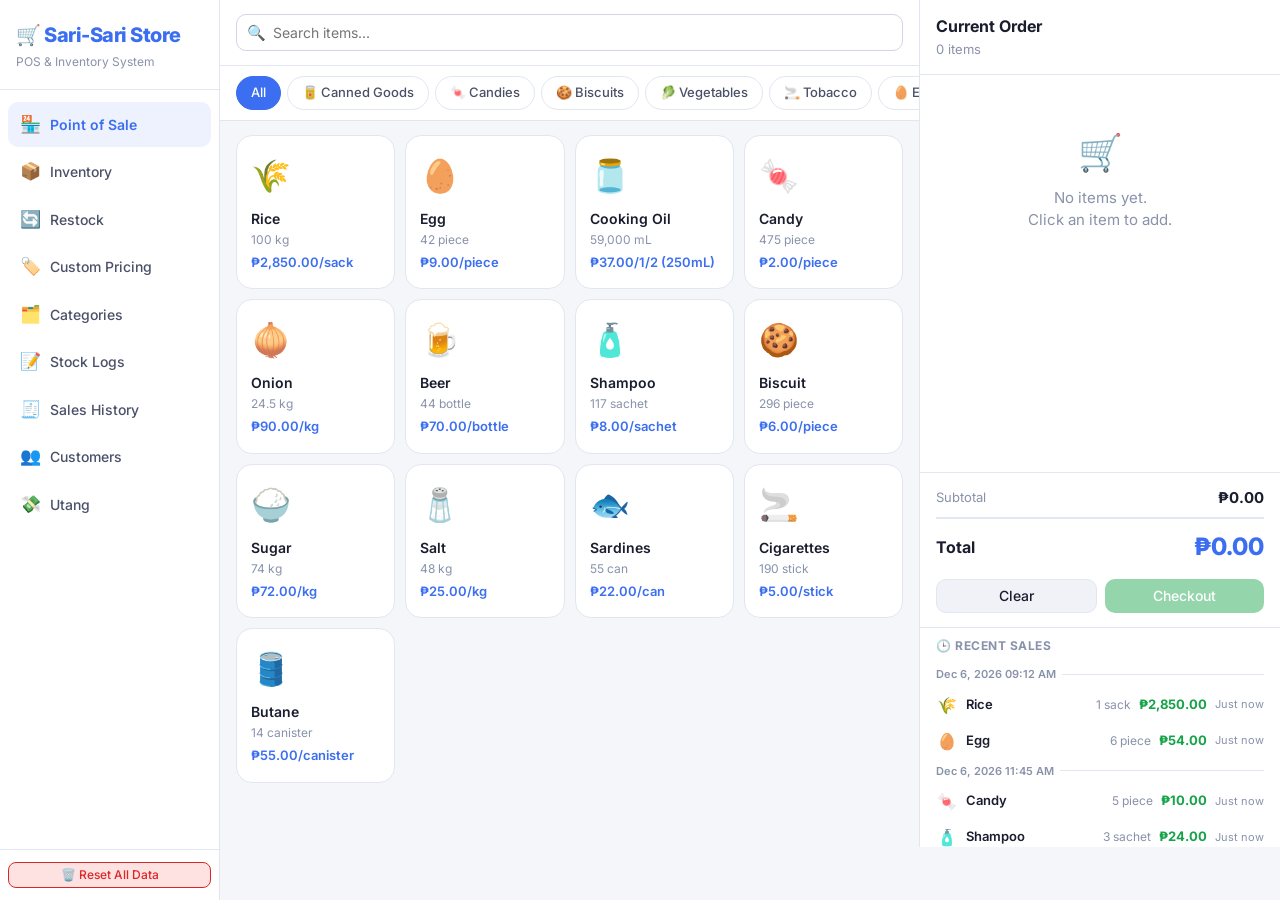
==== commit 444f98ac: "remove transactions and recent sales page" ====
--- a/index.html
+++ b/index.html
@@ -45,12 +45,6 @@
                 <div class="nav-item" onclick="showPage('categories')">
                     <span class="icon">🗂️</span> Categories
                 </div>
-                <div class="nav-item" onclick="showPage('transactions')">
-                    <span class="icon">📋</span> Transactions
-                </div>
-                <div class="nav-item" onclick="showPage('recentsales')">
-                    <span class="icon">🕒</span> Recent Sales
-                </div>
                 <div class="nav-item" onclick="showPage('stocklogs')">
                     <span class="icon">📝</span> Stock Logs
                 </div>
@@ -252,65 +246,6 @@
                                 </tr>
                             </thead>
                             <tbody id="cat-tbody"></tbody>
-                        </table>
-                    </div>
-                </div>
-            </div>
-
-            <div id="page-transactions" class="page">
-                <div class="topbar">
-                    <h2>📋 Transactions</h2>
-                </div>
-                <div class="stats-grid" id="txn-stats"></div>
-                <div class="card">
-                    <div class="table-wrap">
-                        <table>
-                            <thead>
-                                <tr>
-                                    <th>#</th>
-                                    <th>Date & Time</th>
-                                    <th>Items</th>
-                                    <th>Total</th>
-                                    <th>Details</th>
-                                </tr>
-                            </thead>
-                            <tbody id="txn-tbody"></tbody>
-                        </table>
-                    </div>
-                </div>
-            </div>
-
-            <div id="page-recentsales" class="page">
-                <div class="topbar">
-                    <h2>🕒 Recent Sales</h2>
-                    <div class="topbar-actions">
-                        <div class="search-box" style="width:200px;">
-                            <span class="search-icon">🔍</span>
-                            <input type="text" id="rs-search" placeholder="Search item..."
-                                oninput="renderRecentSalesPage()">
-                        </div>
-                        <select id="rs-filter-date" onchange="renderRecentSalesPage()" style="width:150px;">
-                            <option value="all">All Time</option>
-                            <option value="today">Today</option>
-                            <option value="week">This Week</option>
-                            <option value="month">This Month</option>
-                        </select>
-                    </div>
-                </div>
-                <div class="stats-grid" id="rs-stats"></div>
-                <div class="card">
-                    <div class="table-wrap">
-                        <table>
-                            <thead>
-                                <tr>
-                                    <th>Item</th>
-                                    <th>Quantity</th>
-                                    <th>Price</th>
-                                    <th>Date & Time</th>
-                                    <th>Order #</th>
-                                </tr>
-                            </thead>
-                            <tbody id="rs-tbody"></tbody>
                         </table>
                     </div>
                 </div>
@@ -784,16 +719,6 @@
         </div>
     </div>
 
-    <div class="modal-backdrop" id="modal-txn-detail">
-        <div class="modal">
-            <div class="modal-header">
-                <h3>Transaction Details</h3>
-                <button class="close-btn" onclick="closeModal('modal-txn-detail')">✕</button>
-            </div>
-            <div class="modal-body" id="txn-detail-body"></div>
-        </div>
-    </div>
-
     <div class="modal-backdrop" id="modal-restock">
         <div class="modal">
             <div class="modal-header">
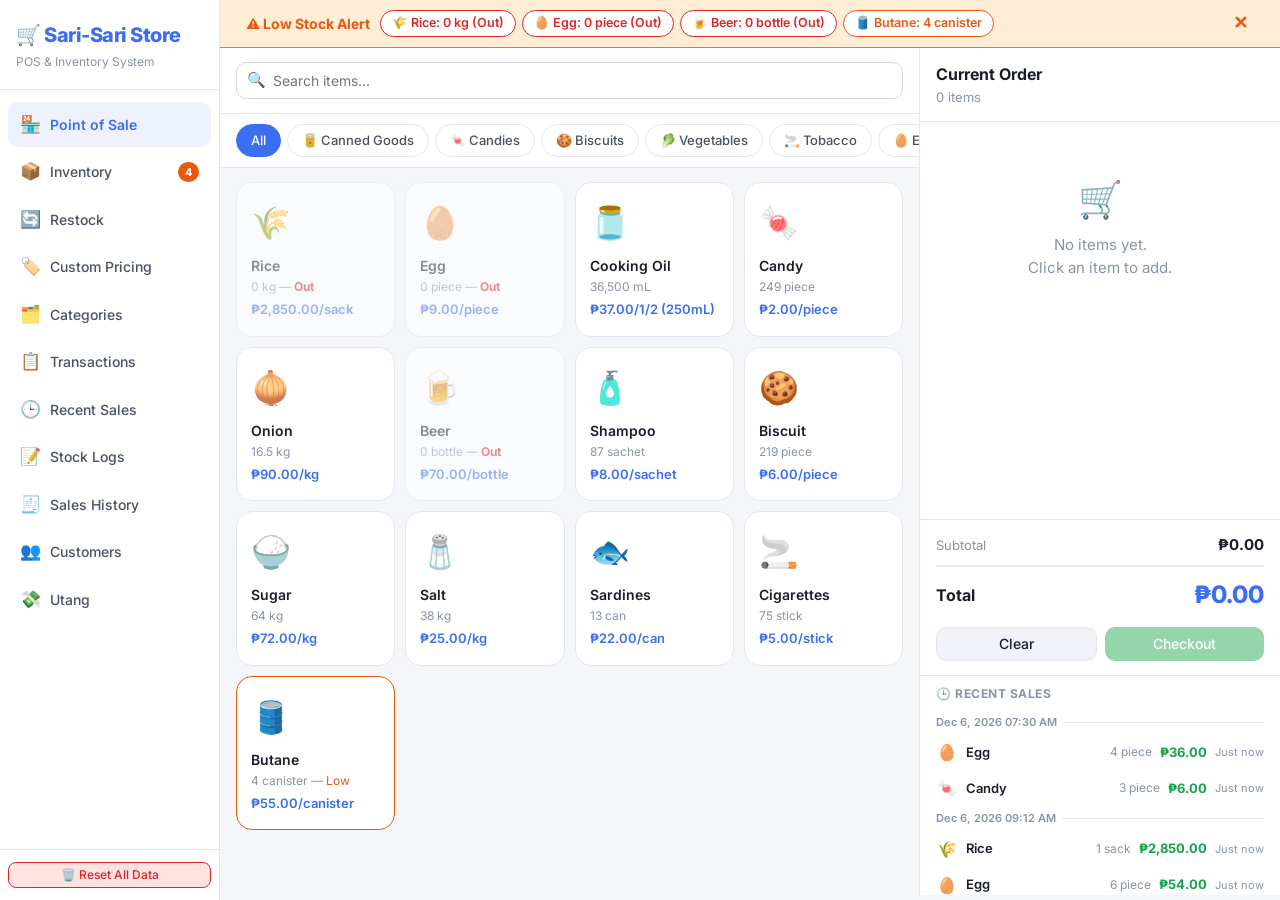
==== commit 57cbd63f: "feat: stock logs page" ====
--- a/index.html
+++ b/index.html
@@ -45,6 +45,12 @@
                 <div class="nav-item" onclick="showPage('categories')">
                     <span class="icon">🗂️</span> Categories
                 </div>
+                <div class="nav-item" onclick="showPage('transactions')">
+                    <span class="icon">📋</span> Transactions
+                </div>
+                <div class="nav-item" onclick="showPage('recentsales')">
+                    <span class="icon">🕒</span> Recent Sales
+                </div>
                 <div class="nav-item" onclick="showPage('stocklogs')">
                     <span class="icon">📝</span> Stock Logs
                 </div>
@@ -251,8 +257,67 @@
                 </div>
             </div>
 
+            <div id="page-transactions" class="page">
+                <div class="topbar">
+                    <h2>📋 Transactions</h2>
+                </div>
+                <div class="stats-grid" id="txn-stats"></div>
+                <div class="card">
+                    <div class="table-wrap">
+                        <table>
+                            <thead>
+                                <tr>
+                                    <th>#</th>
+                                    <th>Date & Time</th>
+                                    <th>Items</th>
+                                    <th>Total</th>
+                                    <th>Details</th>
+                                </tr>
+                            </thead>
+                            <tbody id="txn-tbody"></tbody>
+                        </table>
+                    </div>
+                </div>
+            </div>
+
+            <div id="page-recentsales" class="page">
+                <div class="topbar">
+                    <h2>🕒 Recent Sales</h2>
+                    <div class="topbar-actions">
+                        <div class="search-box" style="width:200px;">
+                            <span class="search-icon">🔍</span>
+                            <input type="text" id="rs-search" placeholder="Search item..."
+                                oninput="renderRecentSalesPage()">
+                        </div>
+                        <select id="rs-filter-date" onchange="renderRecentSalesPage()" style="width:150px;">
+                            <option value="all">All Time</option>
+                            <option value="today">Today</option>
+                            <option value="week">This Week</option>
+                            <option value="month">This Month</option>
+                        </select>
+                    </div>
+                </div>
+                <div class="stats-grid" id="rs-stats"></div>
+                <div class="card">
+                    <div class="table-wrap">
+                        <table>
+                            <thead>
+                                <tr>
+                                    <th>Item</th>
+                                    <th>Quantity</th>
+                                    <th>Price</th>
+                                    <th>Date & Time</th>
+                                    <th>Order #</th>
+                                </tr>
+                            </thead>
+                            <tbody id="rs-tbody"></tbody>
+                        </table>
+                    </div>
+                </div>
+            </div>
+
             <div id="page-stocklogs" class="page">
-                <div class="topbar">
+                <div class="page-header">
                     <h2>📝 Stock Logs</h2>
                     <div class="topbar-actions">
                         <div class="search-box" style="width:180px;">
@@ -260,10 +325,15 @@
                             <input type="text" id="sl-search" placeholder="Search item..."
                                 oninput="renderStockLogsPage()">
                         </div>
-                        <select id="sl-filter-type" onchange="renderStockLogsPage()" style="width:140px;">
-                            <option value="all">All Types</option>
-                            <option value="sale">Sales Only</option>
-                            <option value="restock">Restocks Only</option>
+                        <select id="sl-filter-reason" onchange="renderStockLogsPage()" style="width:150px;">
+                            <option value="all">All Reasons</option>
+                            <option value="1">Purchase</option>
+                            <option value="2">Sale</option>
+                            <option value="3">Return</option>
+                            <option value="4">Damage</option>
+                            <option value="5">Recount</option>
+                            <option value="6">Sample</option>
+                            <option value="7">Adjustment</option>
                         </select>
                         <select id="sl-filter-date" onchange="renderStockLogsPage()" style="width:140px;">
                             <option value="all">All Time</option>
@@ -271,19 +341,21 @@
                             <option value="week">This Week</option>
                             <option value="month">This Month</option>
                         </select>
-                    </div>
-                </div>
-                <div class="stats-grid" id="sl-stats"></div>
-                <div class="card">
+                        <button class="btn btn-primary" onclick="openLogStockChangeModal()">+ Log Stock Change</button>
+                    </div>
+                </div>
+                <div class="stats-grid" id="sl-stats" style="margin-bottom:20px;"></div>
+                <div class="card" style="padding:0;overflow:hidden;">
                     <div class="table-wrap">
                         <table>
                             <thead>
                                 <tr>
-                                    <th>Item</th>
-                                    <th>Change Type</th>
-                                    <th>Qty Change</th>
-                                    <th>Date & Time</th>
-                                    <th>Note</th>
+                                    <th>Product</th>
+                                    <th>Change</th>
+                                    <th>Reason</th>
+                                    <th>Expiry</th>
+                                    <th>Notes</th>
+                                    <th>Date</th>
                                 </tr>
                             </thead>
                             <tbody id="sl-tbody"></tbody>
@@ -719,6 +791,16 @@
         </div>
     </div>
 
+    <div class="modal-backdrop" id="modal-txn-detail">
+        <div class="modal">
+            <div class="modal-header">
+                <h3>Transaction Details</h3>
+                <button class="close-btn" onclick="closeModal('modal-txn-detail')">✕</button>
+            </div>
+            <div class="modal-body" id="txn-detail-body"></div>
+        </div>
+    </div>
+
     <div class="modal-backdrop" id="modal-restock">
         <div class="modal">
             <div class="modal-header">
@@ -994,6 +1076,71 @@
             </div>
             <div class="modal-footer">
                 <button class="btn btn-secondary" onclick="closeModal('modal-sale-detail')">Close</button>
+            </div>
+        </div>
+    </div>
+
+    <!-- ── Log Stock Change Modal ────────────────────────────────────────── -->
+    <div class="modal-backdrop" id="modal-log-stock">
+        <div class="modal modal-sm">
+            <div class="modal-header">
+                <h3>📝 Log Stock Change</h3>
+                <button class="close-btn" onclick="closeModal('modal-log-stock')">✕</button>
+            </div>
+            <div class="modal-body">
+                <div class="form-group">
+                    <label>Product *</label>
+                    <select id="sl-log-product" onchange="onLogStockProductChange()">
+                        <option value="">— Select product —</option>
+                    </select>
+                </div>
+                <div class="form-group">
+                    <label>Reason *</label>
+                    <select id="sl-log-reason" onchange="onLogStockReasonChange()">
+                        <option value="">— Select reason —</option>
+                        <option value="1">📦 Purchase (restock)</option>
+                        <option value="2">🛒 Sale</option>
+                        <option value="3">↩️ Return</option>
+                        <option value="4">💥 Damage</option>
+                        <option value="5">🔢 Recount</option>
+                        <option value="6">🧪 Sample</option>
+                        <option value="7">⚙️ Adjustment</option>
+                    </select>
+                </div>
+                <div class="form-group">
+                    <label>Change Quantity *</label>
+                    <div style="display:flex;gap:8px;align-items:center;">
+                        <select id="sl-log-direction" style="width:110px;flex-shrink:0;">
+                            <option value="+">+ Add</option>
+                            <option value="-">− Remove</option>
+                        </select>
+                        <div style="position:relative;flex:1;">
+                            <input type="number" id="sl-log-qty" min="0.001" step="any" placeholder="0"
+                                oninput="updateLogStockPreview()">
+                            <span id="sl-log-unit-suffix"
+                                style="position:absolute;right:10px;top:50%;transform:translateY(-50%);color:var(--text3);font-size:13px;pointer-events:none;"></span>
+                        </div>
+                    </div>
+                    <div id="sl-log-stock-preview"
+                        style="display:none;margin-top:8px;padding:9px 12px;border-radius:var(--radius);font-size:13px;font-weight:500;">
+                    </div>
+                </div>
+                <div class="form-group" id="sl-log-expiry-group">
+                    <label>Expiration Date <span id="sl-log-expiry-required"
+                            style="color:var(--red);font-weight:700;"></span></label>
+                    <input type="date" id="sl-log-expiry">
+                    <p class="helper" id="sl-log-expiry-hint">Required for Purchase restocks. Leave blank if product has
+                        no expiry.</p>
+                </div>
+                <div class="form-group">
+                    <label>Notes <span style="font-weight:400;color:var(--text3);">(optional)</span></label>
+                    <textarea id="sl-log-notes"
+                        placeholder="e.g. Delivered by supplier, damaged in flood..."></textarea>
+                </div>
+            </div>
+            <div class="modal-footer">
+                <button class="btn btn-secondary" onclick="closeModal('modal-log-stock')">Cancel</button>
+                <button class="btn btn-primary" onclick="saveLogStockChange()">✅ Save Log</button>
             </div>
         </div>
     </div>
